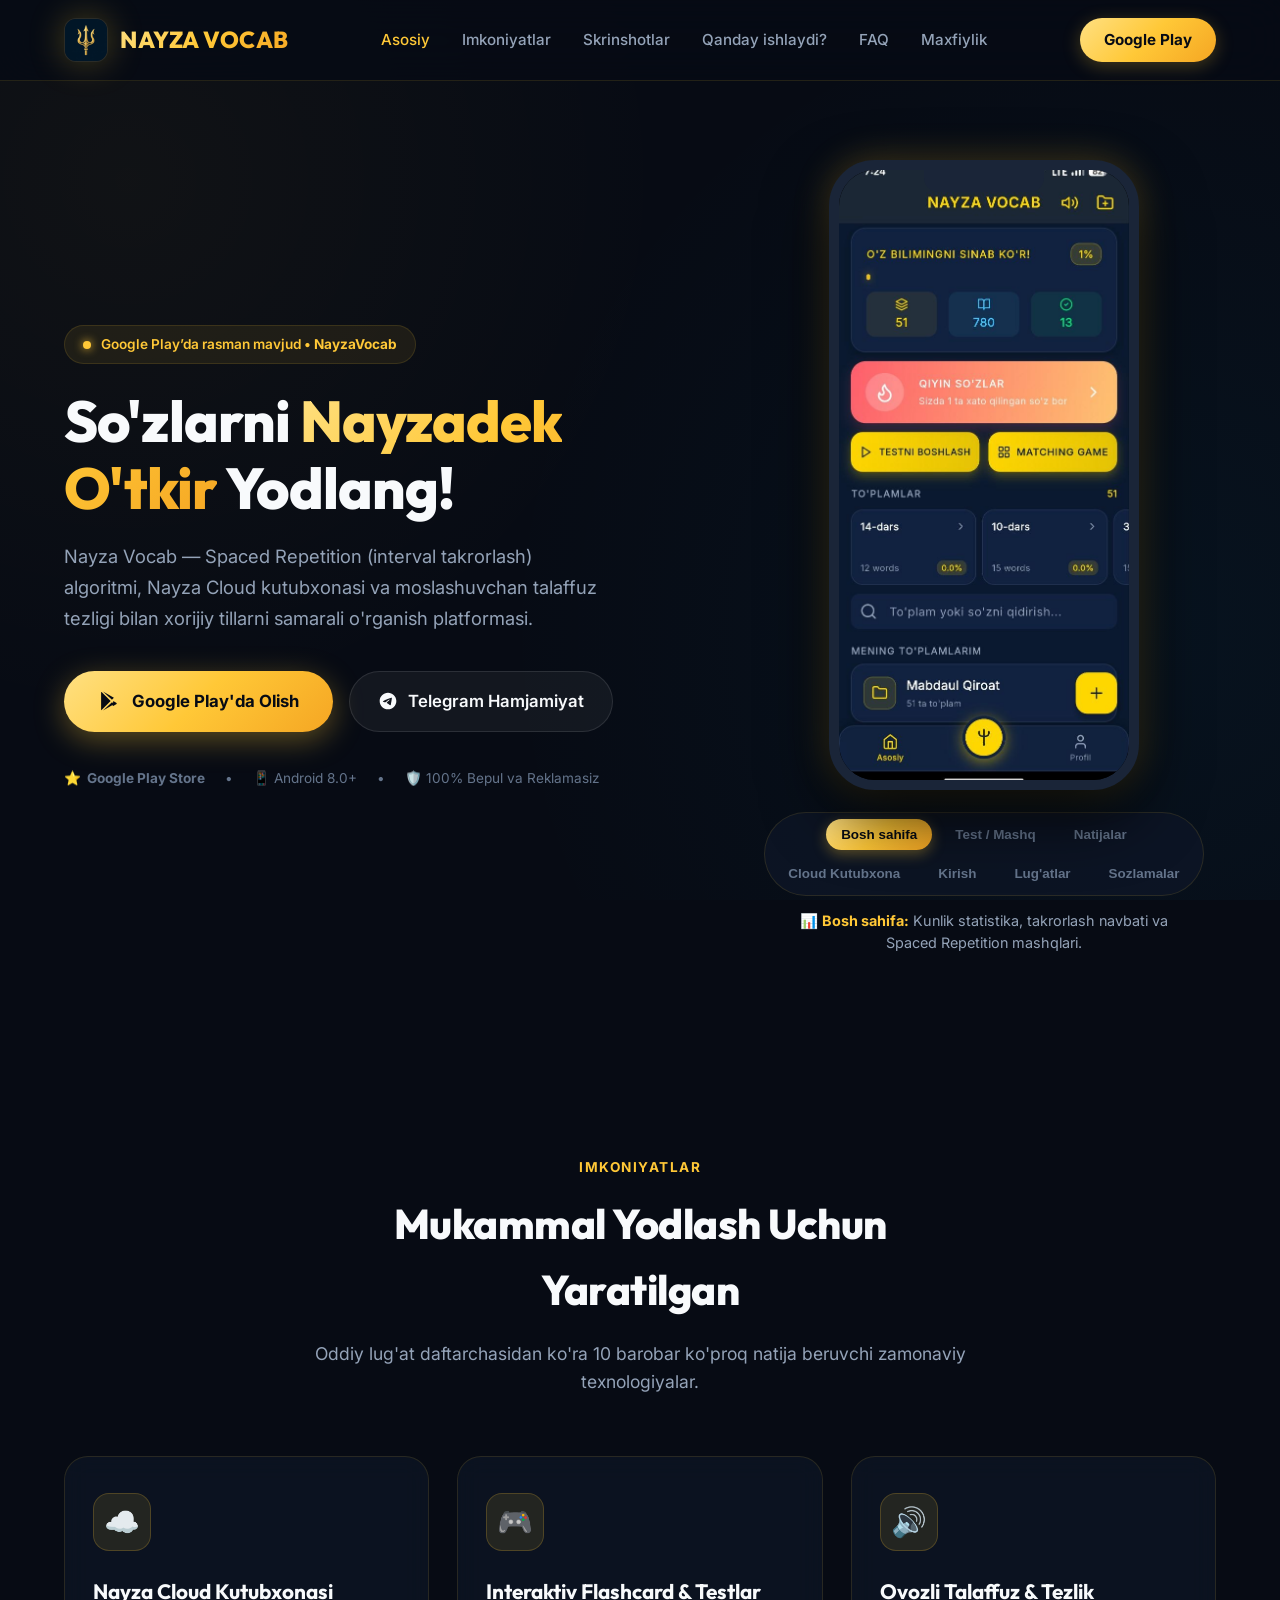
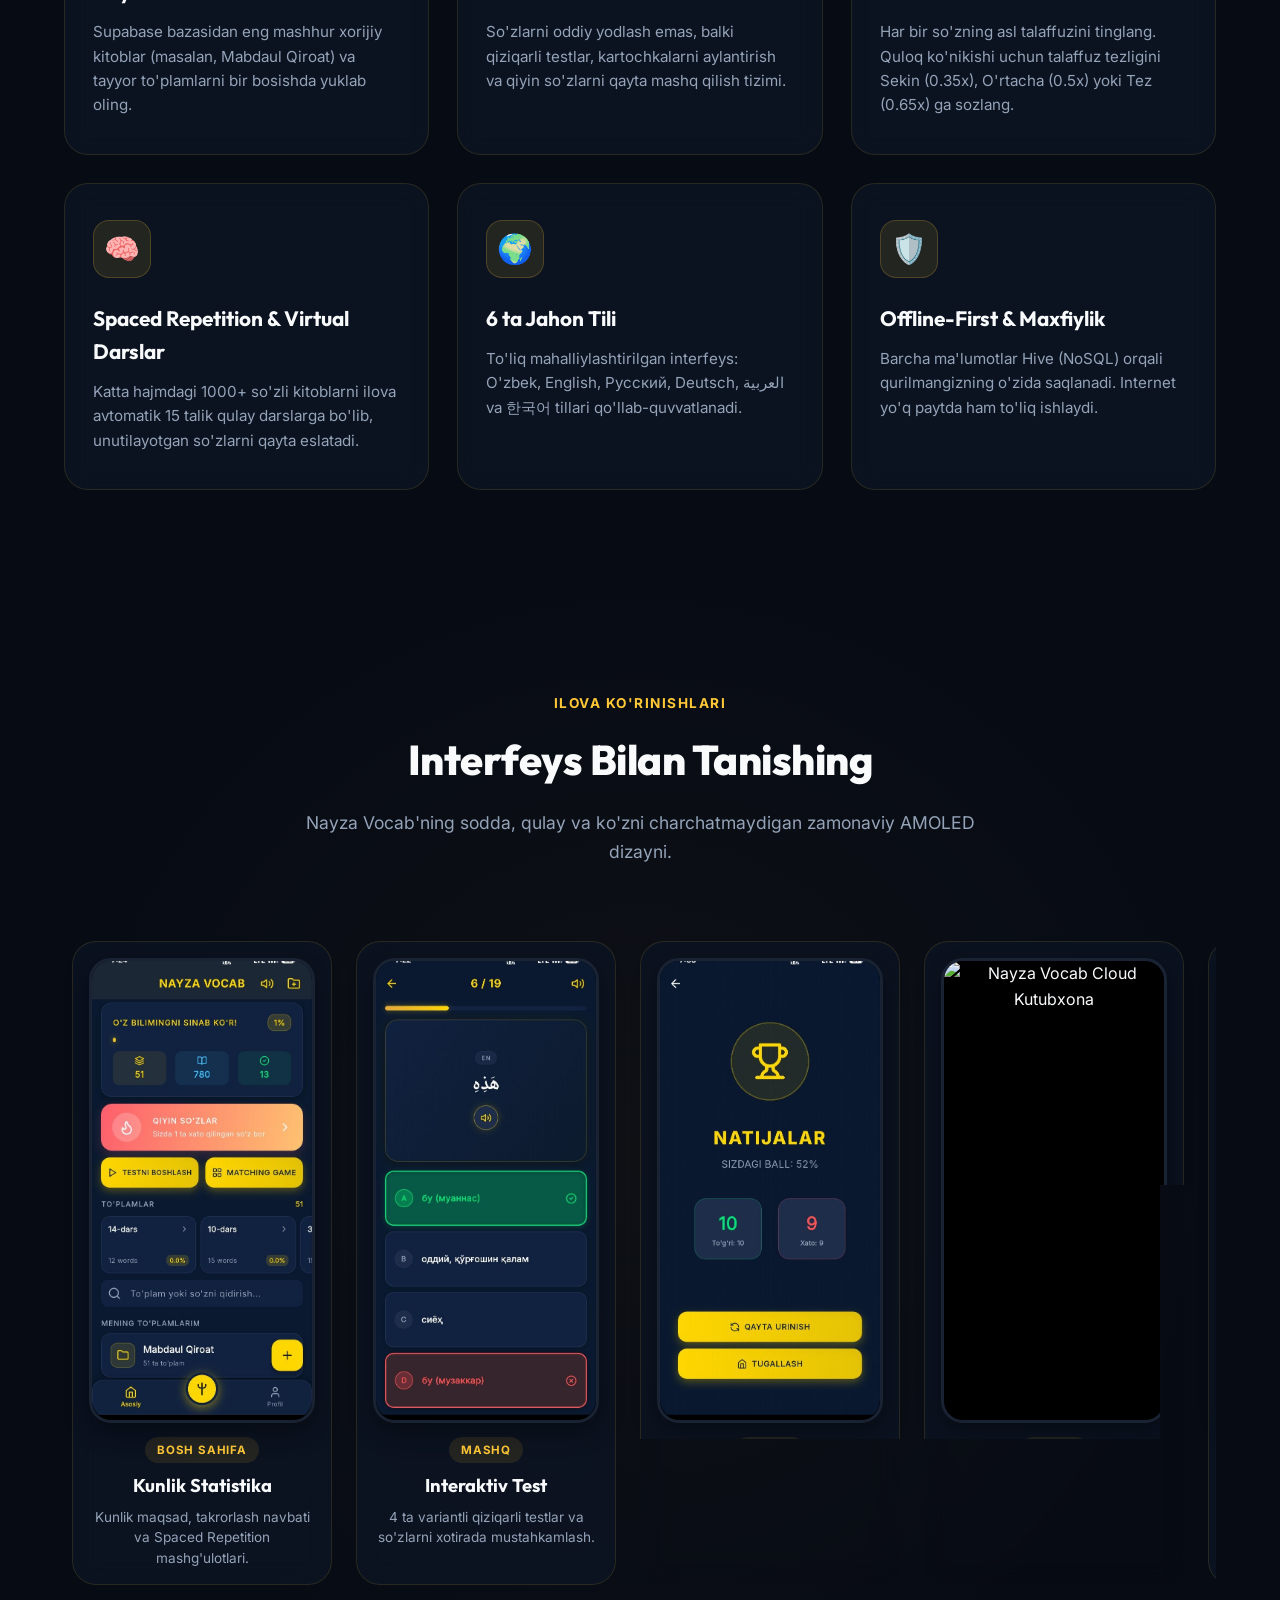
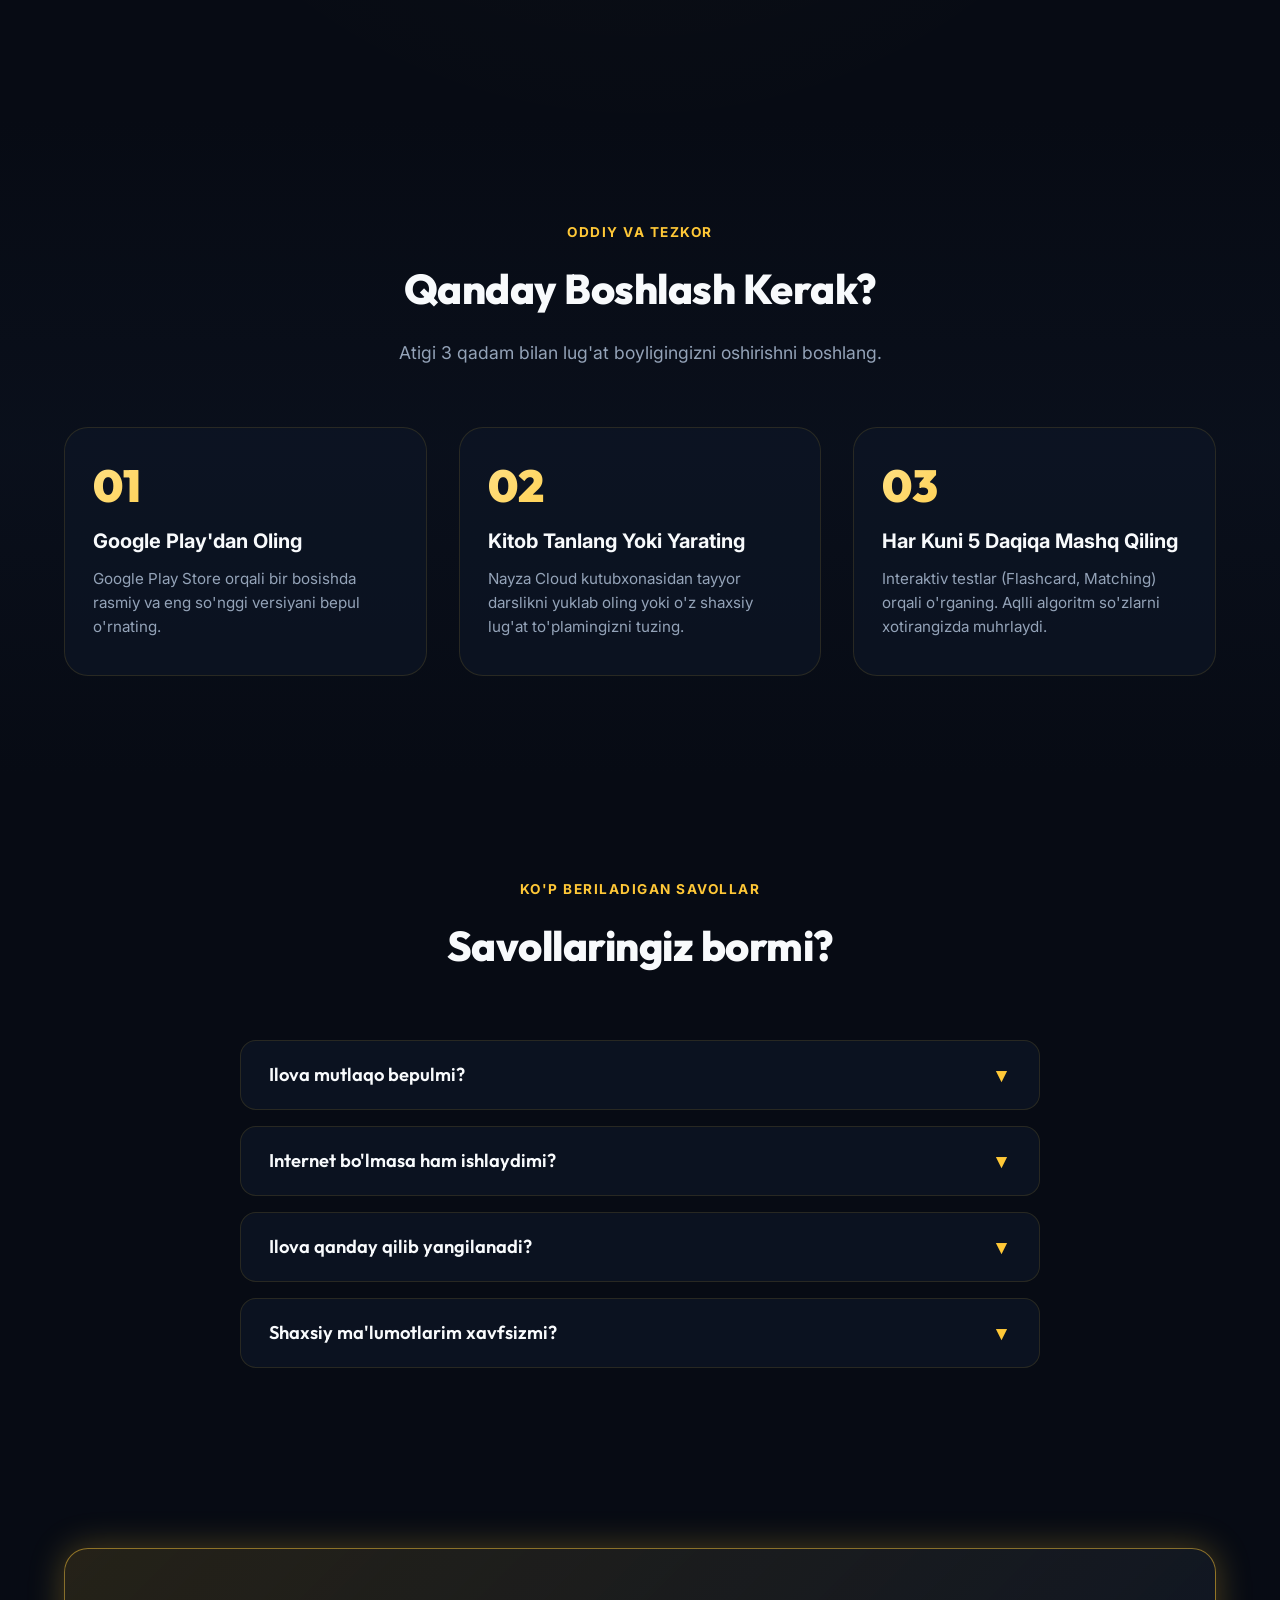
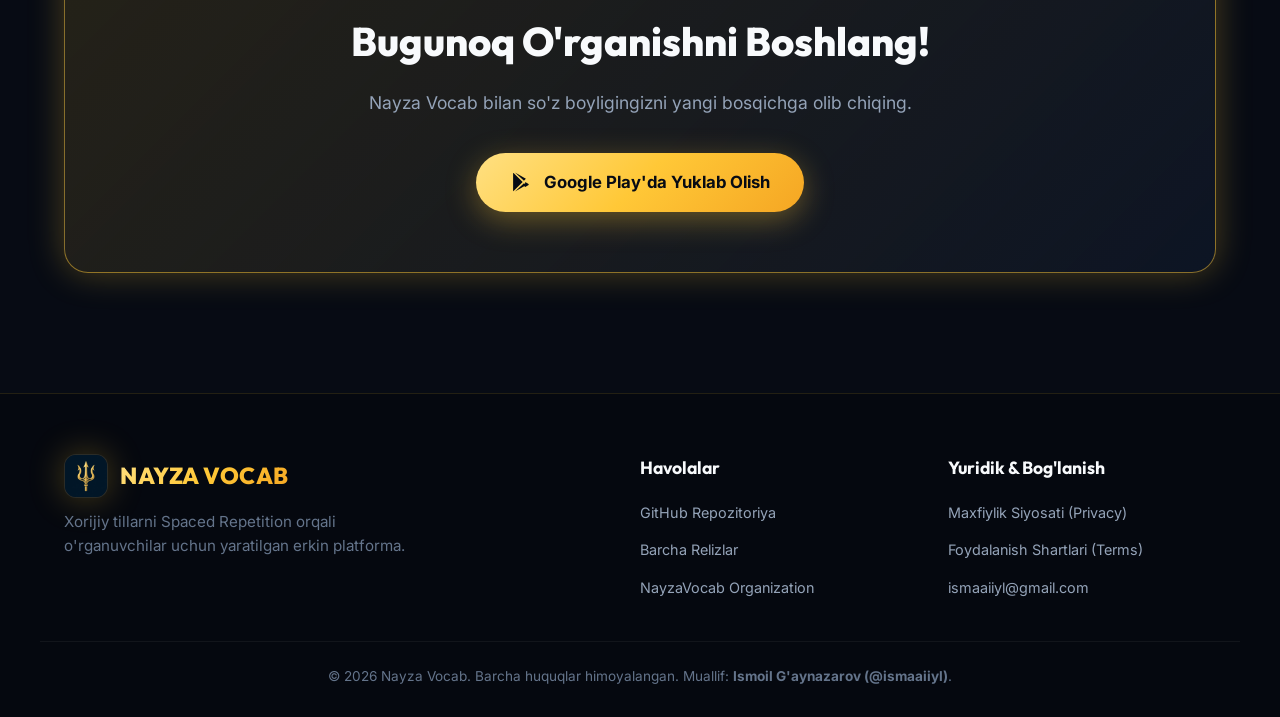
==== index.html @ a29bcd17 "play market link" ====
<!DOCTYPE html>
<html lang="uz">
<head>
  <meta charset="UTF-8">
  <meta name="viewport" content="width=device-width, initial-scale=1.0">
  <title>Nayza Vocab 🔱 — Spaced Repetition Lug'at & Cloud Kutubxonasi</title>
  
  <!-- SEO & Social Meta -->
  <meta name="description" content="Nayza Vocab — Spaced Repetition (interval takrorlash) va Cloud kutubxonasiga ega zamonaviy lug'at ilovasi. So'zlarni tez va unutilmas yodlang.">
  <meta name="keywords" content="nayza vocab, spaced repetition, ingliz tili, arab tili, lug'at, flutter, vocab builder, til o'rganish">
  <meta name="author" content="Ismoil G'aynazarov (@ismaaiiyl)">
  <link rel="icon" type="image/png" href="assets/logo.png">

  <!-- Open Graph / Facebook / Telegram -->
  <meta property="og:type" content="website">
  <meta property="og:url" content="https://nayzavocab.ismaaiiyl.me/">
  <meta property="og:title" content="Nayza Vocab — So'zlarni Nayzadek O'tkir Yodlang!">
  <meta property="og:description" content="Spaced Repetition, Cloud Kutubxona va In-App yangilanishlarga ega zamonaviy Android lug'at ilovasi.">
  <meta property="og:image" content="assets/logo.png">

  <!-- Canonical & Google Robots -->
  <link rel="canonical" href="https://nayzavocab.ismaaiiyl.me/">
  <meta name="robots" content="index, follow, max-snippet:-1, max-image-preview:large, max-video-preview:-1">

  <!-- Structured Data (Schema.org) for Google Search Rich Snippets -->
  <script type="application/ld+json">
  {
    "@context": "https://schema.org",
    "@type": "SoftwareApplication",
    "name": "Nayza Vocab",
    "operatingSystem": "Android 8.0+",
    "applicationCategory": "EducationalApplication",
    "offers": {
      "@type": "Offer",
      "price": "0",
      "priceCurrency": "USD"
    },
    "description": "Nayza Vocab — Spaced Repetition (interval takrorlash) algoritmi, Nayza Cloud kutubxonasi va talaffuz tezligi sozlamalari bilan xorijiy tillarni samarali o'rganish platformasi.",
    "url": "https://nayzavocab.ismaaiiyl.me/",
    "downloadUrl": "https://play.google.com/store/apps/details?id=uz.nayza.vocab",
    "softwareVersion": "1.0.4",
    "author": {
      "@type": "Person",
      "name": "Ismoil G'aynazarov",
      "url": "https://github.com/ismaaiiyl"
    }
  }
  </script>

  <!-- Google Fonts: Outfit & Inter -->
  <link rel="preconnect" href="https://fonts.googleapis.com">
  <link rel="preconnect" href="https://fonts.gstatic.com" crossorigin>
  <link href="https://fonts.googleapis.com/css2?family=Inter:wght@400;500;600;700&family=Outfit:wght@600;700;800;900&display=swap" rel="stylesheet">

  <link rel="stylesheet" href="css/style.css">
</head>
<body>

  <!-- NAVIGATION -->
  <header class="header">
    <div class="container nav-container">
      <a href="index.html" class="brand">
        <div class="brand-icon">
          <img src="assets/logo.png" alt="Nayza Vocab Logo">
        </div>
        <span class="brand-text">NAYZA VOCAB</span>
      </a>

      <nav>
        <ul class="nav-menu">
          <li><a href="#hero" class="nav-link active">Asosiy</a></li>
          <li><a href="#features" class="nav-link">Imkoniyatlar</a></li>
          <li><a href="#screens" class="nav-link">Skrinshotlar</a></li>
          <li><a href="#how-it-works" class="nav-link">Qanday ishlaydi?</a></li>
          <li><a href="#faq" class="nav-link">FAQ</a></li>
          <li><a href="privacy.html" class="nav-link">Maxfiylik</a></li>
        </ul>
      </nav>

      <a href="https://play.google.com/store/apps/details?id=uz.nayza.vocab" target="_blank" rel="noopener noreferrer" class="nav-btn">Google Play</a>
      <button class="menu-toggle" aria-label="Menyu">☰</button>
    </div>
  </header>

  <!-- HERO SECTION -->
  <section id="hero" class="hero">
    <div class="container hero-grid">
      <div class="hero-content">
        <div class="hero-badge">
          <div class="badge-pulse"></div>
          <span>Google Play’da rasman mavjud • <strong>NayzaVocab</strong></span>
        </div>

        <h1 class="hero-title">
          So'zlarni <span>Nayzadek O'tkir</span> Yodlang!
        </h1>

        <p class="hero-desc">
          Nayza Vocab — Spaced Repetition (interval takrorlash) algoritmi, 
          Nayza Cloud kutubxonasi va moslashuvchan talaffuz tezligi bilan xorijiy tillarni samarali o'rganish platformasi.
        </p>

        <div class="hero-actions" id="download">
          <a href="https://play.google.com/store/apps/details?id=uz.nayza.vocab" target="_blank" rel="noopener noreferrer" id="primary-download-btn" class="btn-primary">
            <svg width="22" height="22" viewBox="0 0 24 24" fill="currentColor">
              <path d="M3.609 1.814L13.792 12 3.61 22.186a2.03 2.03 0 0 1-.22-.916V2.73c0-.34.08-.654.22-.916zM15.207 13.414l2.122 2.121-11.854 6.774 9.732-8.895zm0-2.828L5.475 1.691 17.33 8.465l-2.122 2.121zm1.414 1.414l3.197 1.827c.883.504.883 1.328 0 1.832l-3.197 1.827-2.121-2.121 2.121-2.121z"/>
            </svg>
            <span>Google Play'da Olish</span>
          </a>

          <a href="https://t.me/nayza_vocab" target="_blank" rel="noopener noreferrer" class="btn-secondary">
            <svg width="20" height="20" viewBox="0 0 24 24" fill="currentColor">
              <path d="M12 2C6.48 2 2 6.48 2 12s4.48 10 10 10 10-4.48 10-10S17.52 2 12 2zm4.64 6.8c-.15 1.58-.8 5.42-1.13 7.19-.14.75-.42 1-.68 1.03-.58.05-1.02-.38-1.58-.75-.88-.58-1.38-.94-2.23-1.5-.99-.65-.35-1.01.22-1.59.15-.15 2.71-2.48 2.76-2.69a.2.2 0 0 0-.05-.18c-.06-.05-.14-.03-.21-.02-.09.02-1.49.95-4.22 2.79-.4.27-.76.41-1.08.4-.36-.01-1.04-.2-1.55-.37-.63-.2-1.12-.31-1.08-.66.02-.18.27-.36.74-.55 2.92-1.27 4.86-2.11 5.83-2.52 2.78-1.16 3.35-1.36 3.73-1.36.08 0 .27.02.39.12.1.08.13.19.14.27-.01.06.01.24 0 .38z"/>
            </svg>
            <span>Telegram Hamjamiyat</span>
          </a>
        </div>

        <div class="release-meta">
          <span>⭐ <strong>Google Play Store</strong></span>
          <span>•</span>
          <span>📱 Android 8.0+</span>
          <span>•</span>
          <span>🛡️ 100% Bepul va Reklamasiz</span>
        </div>
      </div>

      <!-- INTERACTIVE PHONE MOCKUP -->
      <div class="hero-visual">
        <div class="mockup-container">
          <div class="mockup-notch"></div>
          <img id="mockup-screen-img" class="mockup-screen" src="assets/screenshots/dashboard.jpg" alt="Nayza Vocab Bosh sahifa">
        </div>

        <div class="mockup-tabs">
          <button class="mockup-tab-btn active" data-screen="dashboard">Bosh sahifa</button>
          <button class="mockup-tab-btn" data-screen="test-screen">Test / Mashq</button>
          <button class="mockup-tab-btn" data-screen="test-result">Natijalar</button>
          <button class="mockup-tab-btn" data-screen="cloud-library">Cloud Kutubxona</button>
          <button class="mockup-tab-btn" data-screen="intro">Kirish</button>
          <button class="mockup-tab-btn" data-screen="library">Lug'atlar</button>
          <button class="mockup-tab-btn" data-screen="settings">Sozlamalar</button>
        </div>
        <p id="mockup-screen-desc" class="mockup-caption">
          📊 <strong>Bosh sahifa:</strong> Kunlik statistika, takrorlash navbati va Spaced Repetition mashqlari.
        </p>
      </div>
    </div>
  </section>

  <!-- FEATURES SECTION -->
  <section id="features" class="features">
    <div class="container">
      <div class="section-header">
        <span class="section-tag">Imkoniyatlar</span>
        <h2 class="section-title">Mukammal Yodlash Uchun Yaratilgan</h2>
        <p class="section-desc">Oddiy lug'at daftarchasidan ko'ra 10 barobar ko'proq natija beruvchi zamonaviy texnologiyalar.</p>
      </div>

      <div class="features-grid">
        <div class="feature-card">
          <div class="feature-icon">☁️</div>
          <h3 class="feature-title">Nayza Cloud Kutubxonasi</h3>
          <p class="feature-desc">Supabase bazasidan eng mashhur xorijiy kitoblar (masalan, Mabdaul Qiroat) va tayyor to'plamlarni bir bosishda yuklab oling.</p>
        </div>

        <div class="feature-card">
          <div class="feature-icon">🎮</div>
          <h3 class="feature-title">Interaktiv Flashcard & Testlar</h3>
          <p class="feature-desc">So'zlarni oddiy yodlash emas, balki qiziqarli testlar, kartochkalarni aylantirish va qiyin so'zlarni qayta mashq qilish tizimi.</p>
        </div>

        <div class="feature-card">
          <div class="feature-icon">🔊</div>
          <h3 class="feature-title">Ovozli Talaffuz & Tezlik</h3>
          <p class="feature-desc">Har bir so'zning asl talaffuzini tinglang. Quloq ko'nikishi uchun talaffuz tezligini Sekin (0.35x), O'rtacha (0.5x) yoki Tez (0.65x) ga sozlang.</p>
        </div>

        <div class="feature-card">
          <div class="feature-icon">🧠</div>
          <h3 class="feature-title">Spaced Repetition & Virtual Darslar</h3>
          <p class="feature-desc">Katta hajmdagi 1000+ so'zli kitoblarni ilova avtomatik 15 talik qulay darslarga bo'lib, unutilayotgan so'zlarni qayta eslatadi.</p>
        </div>

        <div class="feature-card">
          <div class="feature-icon">🌍</div>
          <h3 class="feature-title">6 ta Jahon Tili</h3>
          <p class="feature-desc">To'liq mahalliylashtirilgan interfeys: O'zbek, English, Русский, Deutsch, العربية va 한국어 tillari qo'llab-quvvatlanadi.</p>
        </div>

        <div class="feature-card">
          <div class="feature-icon">🛡️</div>
          <h3 class="feature-title">Offline-First & Maxfiylik</h3>
          <p class="feature-desc">Barcha ma'lumotlar Hive (NoSQL) orqali qurilmangizning o'zida saqlanadi. Internet yo'q paytda ham to'liq ishlaydi.</p>
        </div>
      </div>
    </div>
  </section>

  <!-- SCREENSHOTS SHOWCASE SECTION -->
  <section id="screens" class="screens-section">
    <div class="container">
      <div class="section-header">
        <span class="section-tag">Ilova Ko'rinishlari</span>
        <h2 class="section-title">Interfeys Bilan Tanishing</h2>
        <p class="section-desc">Nayza Vocab'ning sodda, qulay va ko'zni charchatmaydigan zamonaviy AMOLED dizayni.</p>
      </div>

      <div class="screens-slider-container">
        <div class="screens-slider">
          <!-- Card 1: Bosh sahifa -->
          <div class="screen-card">
            <div class="screen-card-frame">
              <img src="assets/screenshots/dashboard.jpg" alt="Nayza Vocab Bosh sahifa" loading="lazy">
            </div>
            <span class="screen-card-badge">Bosh sahifa</span>
            <h4 class="screen-card-title">Kunlik Statistika</h4>
            <p class="screen-card-desc">Kunlik maqsad, takrorlash navbati va Spaced Repetition mashg'ulotlari.</p>
          </div>

          <!-- Card 2: Test va Mashq -->
          <div class="screen-card">
            <div class="screen-card-frame">
              <img src="assets/screenshots/test-screen.jpg" alt="Nayza Vocab Test va Mashq" loading="lazy">
            </div>
            <span class="screen-card-badge">Mashq</span>
            <h4 class="screen-card-title">Interaktiv Test</h4>
            <p class="screen-card-desc">4 ta variantli qiziqarli testlar va so'zlarni xotirada mustahkamlash.</p>
          </div>

          <!-- Card 3: Natijalar -->
          <div class="screen-card">
            <div class="screen-card-frame">
              <img src="assets/screenshots/test-result.jpg" alt="Nayza Vocab Test Natijalari" loading="lazy">
            </div>
            <span class="screen-card-badge">Tahlil</span>
            <h4 class="screen-card-title">Natijalar & Ballar</h4>
            <p class="screen-card-desc">To'g'ri/noto'g'ri javoblar hisoboti va xatolar ustida ishlash imkoniyati.</p>
          </div>

          <!-- Card 4: Nayza Cloud Kutubxonasi -->
          <div class="screen-card">
            <div class="screen-card-frame">
              <img src="assets/screenshots/cloud-library.png" alt="Nayza Vocab Cloud Kutubxona" loading="lazy">
            </div>
            <span class="screen-card-badge">Cloud</span>
            <h4 class="screen-card-title">Online Kutubxona</h4>
            <p class="screen-card-desc">Minglab tayyor darsliklar va mashhur kitoblarni bir zumda yuklab oling.</p>
          </div>

          <!-- Card 5: Shaxsiy Lug'atlar -->
          <div class="screen-card">
            <div class="screen-card-frame">
              <img src="assets/screenshots/library.png" alt="Nayza Vocab Lug'atlar to'plami" loading="lazy">
            </div>
            <span class="screen-card-badge">To'plamlar</span>
            <h4 class="screen-card-title">Shaxsiy Lug'atlar</h4>
            <p class="screen-card-desc">O'z so'zlar to'plamingizni yarating va xotira darajalarini kuzatib boring.</p>
          </div>

          <!-- Card 6: Kirish -->
          <div class="screen-card">
            <div class="screen-card-frame">
              <img src="assets/screenshots/intro.jpg" alt="Nayza Vocab Kirish sahifasi" loading="lazy">
            </div>
            <span class="screen-card-badge">Kirish</span>
            <h4 class="screen-card-title">Nayzadek O'tkir</h4>
            <p class="screen-card-desc">Tizimga kirish talab etilmaydi — ilovani oching va darhol o'rganishni boshlang.</p>
          </div>

          <!-- Card 7: Sozlamalar -->
          <div class="screen-card">
            <div class="screen-card-frame">
              <img src="assets/screenshots/settings.png" alt="Nayza Vocab Sozlamalar" loading="lazy">
            </div>
            <span class="screen-card-badge">Sozlamalar</span>
            <h4 class="screen-card-title">Talaffuz & 6 Til</h4>
            <p class="screen-card-desc">Audio tezlikni 0.35x-0.65x oralig'ida sozlang va 6 ta tilda foydalaning.</p>
          </div>
        </div>
      </div>
    </div>
  </section>

  <!-- HOW IT WORKS -->
  <section id="how-it-works" class="steps">
    <div class="container">
      <div class="section-header">
        <span class="section-tag">Oddiy va Tezkor</span>
        <h2 class="section-title">Qanday Boshlash Kerak?</h2>
        <p class="section-desc">Atigi 3 qadam bilan lug'at boyligingizni oshirishni boshlang.</p>
      </div>

      <div class="steps-grid">
        <div class="step-card">
          <div class="step-number">01</div>
          <h3 class="step-title">Google Play'dan Oling</h3>
          <p class="step-desc">Google Play Store orqali bir bosishda rasmiy va eng so'nggi versiyani bepul o'rnating.</p>
        </div>

        <div class="step-card">
          <div class="step-number">02</div>
          <h3 class="step-title">Kitob Tanlang Yoki Yarating</h3>
          <p class="step-desc">Nayza Cloud kutubxonasidan tayyor darslikni yuklab oling yoki o'z shaxsiy lug'at to'plamingizni tuzing.</p>
        </div>

        <div class="step-card">
          <div class="step-number">03</div>
          <h3 class="step-title">Har Kuni 5 Daqiqa Mashq Qiling</h3>
          <p class="step-desc">Interaktiv testlar (Flashcard, Matching) orqali o'rganing. Aqlli algoritm so'zlarni xotirangizda muhrlaydi.</p>
        </div>
      </div>
    </div>
  </section>

  <!-- FAQ SECTION -->
  <section id="faq" class="faq">
    <div class="container">
      <div class="section-header">
        <span class="section-tag">Ko'p Beriladigan Savollar</span>
        <h2 class="section-title">Savollaringiz bormi?</h2>
      </div>

      <div class="faq-list">
        <div class="faq-item">
          <button class="faq-question">
            <span>Ilova mutlaqo bepulmi?</span>
            <span class="faq-chevron">▼</span>
          </button>
          <div class="faq-answer">
            Ha! Nayza Vocab mutlaqo bepul va ochiq kodli loyiha (MIT License) hisoblanadi. Hech qanday yashirin to'lovlar yoki bezovta qiluvchi reklamalar mavjud emas.
          </div>
        </div>

        <div class="faq-item">
          <button class="faq-question">
            <span>Internet bo'lmasa ham ishlaydimi?</span>
            <span class="faq-chevron">▼</span>
          </button>
          <div class="faq-answer">
            Albatta. Ilova Offline-First tamoyili asosida qurilgan. Bir marta kitobni yuklab olganingizdan so'ng, so'zlarni yodlash va test topshirish uchun internet shart emas.
          </div>
        </div>

        <div class="faq-item">
          <button class="faq-question">
            <span>Ilova qanday qilib yangilanadi?</span>
            <span class="faq-chevron">▼</span>
          </button>
          <div class="faq-answer">
            Ilova Google Play Store orqali avtomatik va xavfsiz yangilanadi. Har qanday yangi versiya chiqqanda Play Store orqali qulay va tez yangilab olasiz.
          </div>
        </div>

        <div class="faq-item">
          <button class="faq-question">
            <span>Shaxsiy ma'lumotlarim xavfsizmi?</span>
            <span class="faq-chevron">▼</span>
          </button>
          <div class="faq-answer">
            100% xavfsiz. Barcha so'zlaringiz va statistikalaringiz faqat o'z telefoningiz xotirasida (Hive NoSQL) saqlanadi va begona serverlarga uzatilmaydi.
          </div>
        </div>
      </div>
    </div>
  </section>

  <!-- CTA BANNER -->
  <section class="cta-banner">
    <div class="container">
      <div class="cta-box">
        <h2 class="cta-title">Bugunoq O'rganishni Boshlang!</h2>
        <p class="cta-desc">Nayza Vocab bilan so'z boyligingizni yangi bosqichga olib chiqing.</p>
        <a href="https://play.google.com/store/apps/details?id=uz.nayza.vocab" target="_blank" rel="noopener noreferrer" id="cta-download-btn" class="btn-primary">
          <svg width="22" height="22" viewBox="0 0 24 24" fill="currentColor">
            <path d="M3.609 1.814L13.792 12 3.61 22.186a2.03 2.03 0 0 1-.22-.916V2.73c0-.34.08-.654.22-.916zM15.207 13.414l2.122 2.121-11.854 6.774 9.732-8.895zm0-2.828L5.475 1.691 17.33 8.465l-2.122 2.121zm1.414 1.414l3.197 1.827c.883.504.883 1.328 0 1.832l-3.197 1.827-2.121-2.121 2.121-2.121z"/>
          </svg>
          <span>Google Play'da Yuklab Olish</span>
        </a>
      </div>
    </div>
  </section>

  <!-- FOOTER -->
  <footer class="footer">
    <div class="container footer-grid">
      <div class="footer-col">
        <div class="brand">
          <div class="brand-icon">
            <img src="assets/logo.png" alt="Nayza Vocab Logo">
          </div>
          <span class="brand-text">NAYZA VOCAB</span>
        </div>
        <p class="footer-brand-desc">
          Xorijiy tillarni Spaced Repetition orqali o'rganuvchilar uchun yaratilgan erkin platforma.
        </p>
      </div>

      <div class="footer-col">
        <h4 class="footer-col-title">Havolalar</h4>
        <ul class="footer-links">
          <li><a href="https://github.com/NayzaVocab/android" target="_blank" rel="noopener">GitHub Repozitoriya</a></li>
          <li><a href="https://github.com/NayzaVocab/android/releases" target="_blank" rel="noopener">Barcha Relizlar</a></li>
          <li><a href="https://github.com/NayzaVocab" target="_blank" rel="noopener">NayzaVocab Organization</a></li>
        </ul>
      </div>

      <div class="footer-col">
        <h4 class="footer-col-title">Yuridik & Bog'lanish</h4>
        <ul class="footer-links">
          <li><a href="privacy.html">Maxfiylik Siyosati (Privacy)</a></li>
          <li><a href="terms.html">Foydalanish Shartlari (Terms)</a></li>
          <li><a href="mailto:ismaaiiyl@gmail.com">ismaaiiyl@gmail.com</a></li>
        </ul>
      </div>
    </div>

    <div class="container footer-bottom">
      <p>© <span id="current-year">2026</span> Nayza Vocab. Barcha huquqlar himoyalangan. Muallif: <strong>Ismoil G'aynazarov (@ismaaiiyl)</strong>.</p>
    </div>
  </footer>

  <script src="js/app.js"></script>
</body>
</html>
---- css/style.css ----
/* ==========================================================================
   NAYZA VOCAB — ULTRA-PREMIUM DESIGN SYSTEM
   Palette: Deep Navy (#070B14) + Electric Gold (#FFC837 / #F5A623) + Glassmorphism
   Fonts: Outfit (Headings) & Inter (Body)
   ========================================================================== */

:root {
  --bg-main: #070B14;
  --bg-surface: #0E1626;
  --bg-card: rgba(14, 22, 38, 0.7);
  --bg-card-hover: rgba(22, 34, 58, 0.85);
  
  --border-subtle: rgba(255, 200, 55, 0.12);
  --border-focus: rgba(255, 200, 55, 0.5);

  --gold-primary: #FFC837;
  --gold-secondary: #F5A623;
  --gold-gradient: linear-gradient(135deg, #FFE082 0%, #FFC837 50%, #F5A623 100%);
  --gold-glow: 0 0 35px rgba(255, 200, 55, 0.28);
  --blue-glow: 0 0 45px rgba(56, 189, 248, 0.12);

  --text-main: #F8FAFC;
  --text-muted: #94A3B8;
  --text-dim: #64748B;

  --font-heading: 'Outfit', sans-serif;
  --font-body: 'Inter', sans-serif;

  --radius-sm: 8px;
  --radius-md: 16px;
  --radius-lg: 24px;
  --radius-pill: 9999px;

  --transition: all 0.3s cubic-bezier(0.16, 1, 0.3, 1);
}

*, *::before, *::after {
  margin: 0;
  padding: 0;
  box-sizing: border-box;
}

html {
  scroll-behavior: smooth;
  font-size: 16px;
}

body {
  font-family: var(--font-body);
  background-color: var(--bg-main);
  color: var(--text-main);
  line-height: 1.6;
  overflow-x: hidden;
  background-image: 
    radial-gradient(circle at 10% 20%, rgba(255, 200, 55, 0.04) 0%, transparent 40%),
    radial-gradient(circle at 90% 70%, rgba(14, 165, 233, 0.05) 0%, transparent 50%);
  background-attachment: fixed;
}

.container {
  width: 100%;
  max-width: 1200px;
  margin: 0 auto;
  padding: 0 24px;
}

/* ================= HEADER / NAVBAR ================= */
.header {
  position: fixed;
  top: 0;
  left: 0;
  width: 100%;
  z-index: 1000;
  background: rgba(7, 11, 20, 0.85);
  backdrop-filter: blur(20px);
  border-bottom: 1px solid var(--border-subtle);
  transition: var(--transition);
}

.nav-container {
  display: flex;
  align-items: center;
  justify-content: space-between;
  height: 80px;
}

.brand {
  display: flex;
  align-items: center;
  gap: 12px;
  text-decoration: none;
  color: var(--text-main);
}

.brand-icon {
  width: 44px;
  height: 44px;
  border-radius: 12px;
  background: var(--bg-surface);
  border: 1px solid var(--border-subtle);
  display: flex;
  align-items: center;
  justify-content: center;
  box-shadow: var(--gold-glow);
  overflow: hidden;
}

.brand-icon img {
  width: 100%;
  height: 100%;
  object-fit: cover;
}

.brand-text {
  font-family: var(--font-heading);
  font-weight: 800;
  font-size: 1.45rem;
  letter-spacing: 0.5px;
  background: var(--gold-gradient);
  -webkit-background-clip: text;
  -webkit-text-fill-color: transparent;
}

.nav-menu {
  display: flex;
  align-items: center;
  list-style: none;
  gap: 32px;
}

.nav-link {
  text-decoration: none;
  color: var(--text-muted);
  font-size: 0.95rem;
  font-weight: 500;
  transition: var(--transition);
}

.nav-link:hover, .nav-link.active {
  color: var(--gold-primary);
}

.nav-btn {
  display: inline-flex;
  align-items: center;
  gap: 8px;
  background: var(--gold-gradient);
  color: #070B14;
  padding: 10px 24px;
  border-radius: var(--radius-pill);
  font-weight: 700;
  font-size: 0.95rem;
  text-decoration: none;
  transition: var(--transition);
  box-shadow: 0 4px 18px rgba(255, 200, 55, 0.25);
}

.nav-btn:hover {
  transform: translateY(-2px);
  box-shadow: 0 8px 24px rgba(255, 200, 55, 0.45);
}

.menu-toggle {
  display: none;
  background: none;
  border: none;
  color: var(--text-main);
  font-size: 1.6rem;
  cursor: pointer;
}

/* ================= HERO SECTION ================= */
.hero {
  padding: 160px 0 100px;
  position: relative;
}

.hero-grid {
  display: grid;
  grid-template-columns: 1.15fr 0.85fr;
  align-items: center;
  gap: 60px;
}

.hero-badge {
  display: inline-flex;
  align-items: center;
  gap: 10px;
  background: rgba(255, 200, 55, 0.08);
  border: 1px solid var(--border-subtle);
  padding: 8px 18px;
  border-radius: var(--radius-pill);
  font-size: 0.85rem;
  font-weight: 600;
  color: var(--gold-primary);
  margin-bottom: 24px;
}

.badge-pulse {
  width: 8px;
  height: 8px;
  background: var(--gold-primary);
  border-radius: 50%;
  box-shadow: 0 0 10px var(--gold-primary);
  animation: pulse 2s infinite;
}

@keyframes pulse {
  0% { transform: scale(0.95); opacity: 0.8; }
  50% { transform: scale(1.3); opacity: 1; }
  100% { transform: scale(0.95); opacity: 0.8; }
}

.hero-title {
  font-family: var(--font-heading);
  font-size: 3.6rem;
  line-height: 1.15;
  font-weight: 800;
  margin-bottom: 20px;
  letter-spacing: -1px;
}

.hero-title span {
  background: var(--gold-gradient);
  -webkit-background-clip: text;
  -webkit-text-fill-color: transparent;
}

.hero-desc {
  font-size: 1.15rem;
  color: var(--text-muted);
  margin-bottom: 36px;
  max-width: 540px;
  line-height: 1.7;
}

.hero-actions {
  display: flex;
  flex-wrap: wrap;
  gap: 16px;
  margin-bottom: 36px;
}

.btn-primary {
  display: inline-flex;
  align-items: center;
  gap: 12px;
  background: var(--gold-gradient);
  color: #070B14;
  padding: 16px 34px;
  border-radius: var(--radius-pill);
  font-weight: 700;
  font-size: 1.05rem;
  text-decoration: none;
  transition: var(--transition);
  box-shadow: 0 8px 30px rgba(255, 200, 55, 0.35);
  border: none;
  cursor: pointer;
}

.btn-primary:hover {
  transform: translateY(-3px) scale(1.02);
  box-shadow: 0 12px 38px rgba(255, 200, 55, 0.55);
}

.btn-secondary {
  display: inline-flex;
  align-items: center;
  gap: 10px;
  background: rgba(255, 255, 255, 0.05);
  color: var(--text-main);
  padding: 16px 28px;
  border-radius: var(--radius-pill);
  font-weight: 600;
  font-size: 1.05rem;
  text-decoration: none;
  border: 1px solid rgba(255, 255, 255, 0.1);
  transition: var(--transition);
}

.btn-secondary:hover {
  background: rgba(255, 255, 255, 0.1);
  border-color: var(--gold-primary);
  transform: translateY(-3px);
}

.release-meta {
  display: flex;
  align-items: center;
  gap: 20px;
  font-size: 0.85rem;
  color: var(--text-dim);
}

.release-meta span {
  display: inline-flex;
  align-items: center;
  gap: 6px;
}

/* Phone Mockup Frame */
.hero-visual {
  position: relative;
  display: flex;
  flex-direction: column;
  align-items: center;
}

.mockup-container {
  position: relative;
  width: 310px;
  height: 630px;
  background: #000;
  border-radius: 46px;
  border: 10px solid #1A2538;
  box-shadow: 0 25px 65px rgba(0, 0, 0, 0.8), var(--gold-glow);
  overflow: hidden;
  transition: var(--transition);
}

.mockup-notch {
  position: absolute;
  top: 0;
  left: 50%;
  transform: translateX(-50%);
  width: 120px;
  height: 22px;
  background: #1A2538;
  border-bottom-left-radius: 14px;
  border-bottom-right-radius: 14px;
  z-index: 10;
}

.mockup-screen {
  width: 100%;
  height: 100%;
  object-fit: cover;
  display: block;
  transition: opacity 0.3s ease;
}

.mockup-tabs {
  display: flex;
  flex-wrap: wrap;
  justify-content: center;
  gap: 8px;
  margin-top: 22px;
  background: rgba(14, 22, 38, 0.85);
  padding: 6px;
  border-radius: var(--radius-pill);
  border: 1px solid var(--border-subtle);
  max-width: 440px;
}

.mockup-tab-btn {
  background: none;
  border: none;
  color: var(--text-dim);
  padding: 8px 15px;
  border-radius: var(--radius-pill);
  font-size: 0.84rem;
  font-weight: 600;
  cursor: pointer;
  transition: var(--transition);
  white-space: nowrap;
}

.mockup-tab-btn:hover {
  color: var(--text-main);
}

.mockup-tab-btn.active {
  background: var(--gold-gradient);
  color: #070B14;
  font-weight: 700;
  box-shadow: 0 4px 14px rgba(255, 200, 55, 0.35);
}

.mockup-caption {
  margin-top: 14px;
  font-size: 0.9rem;
  color: var(--text-muted);
  text-align: center;
  max-width: 380px;
  line-height: 1.5;
  min-height: 44px;
  transition: opacity 0.25s ease;
}

.mockup-caption strong {
  color: var(--gold-primary);
}

/* ================= SECTION HEADINGS ================= */
.section-header {
  text-align: center;
  max-width: 680px;
  margin: 0 auto 60px;
}

.section-tag {
  display: inline-block;
  font-size: 0.85rem;
  font-weight: 700;
  text-transform: uppercase;
  letter-spacing: 1.5px;
  color: var(--gold-primary);
  margin-bottom: 12px;
}

.section-title {
  font-family: var(--font-heading);
  font-size: 2.6rem;
  font-weight: 800;
  letter-spacing: -0.5px;
  margin-bottom: 16px;
}

.section-desc {
  font-size: 1.1rem;
  color: var(--text-muted);
}

/* ================= FEATURES SECTION ================= */
.features {
  padding: 100px 0;
  position: relative;
}

.features-grid {
  display: grid;
  grid-template-columns: repeat(3, 1fr);
  gap: 28px;
}

.feature-card {
  background: var(--bg-card);
  border: 1px solid var(--border-subtle);
  border-radius: var(--radius-lg);
  padding: 36px 28px;
  backdrop-filter: blur(12px);
  transition: var(--transition);
  position: relative;
  overflow: hidden;
}

.feature-card::before {
  content: '';
  position: absolute;
  top: 0;
  left: 0;
  width: 100%;
  height: 3px;
  background: var(--gold-gradient);
  opacity: 0;
  transition: var(--transition);
}

.feature-card:hover {
  transform: translateY(-6px);
  border-color: var(--border-focus);
  background: var(--bg-card-hover);
  box-shadow: 0 16px 40px rgba(0, 0, 0, 0.4);
}

.feature-card:hover::before {
  opacity: 1;
}

.feature-icon {
  width: 58px;
  height: 58px;
  border-radius: var(--radius-md);
  background: rgba(255, 200, 55, 0.1);
  border: 1px solid rgba(255, 200, 55, 0.2);
  display: flex;
  align-items: center;
  justify-content: center;
  font-size: 1.8rem;
  margin-bottom: 24px;
  color: var(--gold-primary);
}

.feature-title {
  font-family: var(--font-heading);
  font-size: 1.3rem;
  font-weight: 700;
  margin-bottom: 12px;
}

.feature-desc {
  font-size: 0.95rem;
  color: var(--text-muted);
  line-height: 1.6;
}

/* ================= SCREENSHOTS SHOWCASE ================= */
.screens-section {
  padding: 100px 0;
  position: relative;
  background: radial-gradient(circle at 50% 50%, rgba(255, 200, 55, 0.03) 0%, transparent 70%);
}

.screens-slider-container {
  position: relative;
  margin-top: 20px;
}

.screens-slider {
  display: flex;
  gap: 24px;
  overflow-x: auto;
  padding: 15px 8px 35px;
  scroll-snap-type: x mandatory;
  -webkit-overflow-scrolling: touch;
  scrollbar-width: thin;
  scrollbar-color: var(--gold-primary) var(--bg-surface);
}

.screens-slider::-webkit-scrollbar {
  height: 8px;
}

.screens-slider::-webkit-scrollbar-track {
  background: var(--bg-surface);
  border-radius: var(--radius-pill);
}

.screens-slider::-webkit-scrollbar-thumb {
  background: var(--gold-gradient);
  border-radius: var(--radius-pill);
}

.screen-card {
  flex: 0 0 260px;
  scroll-snap-align: center;
  background: var(--bg-card);
  border: 1px solid var(--border-subtle);
  border-radius: var(--radius-lg);
  padding: 16px;
  text-align: center;
  transition: var(--transition);
  backdrop-filter: blur(12px);
  display: flex;
  flex-direction: column;
}

.screen-card:hover {
  transform: translateY(-8px);
  border-color: var(--border-focus);
  box-shadow: 0 20px 40px rgba(0, 0, 0, 0.5), 0 0 20px rgba(255, 200, 55, 0.15);
}

.screen-card-frame {
  position: relative;
  width: 100%;
  aspect-ratio: 9/18.5;
  border-radius: 22px;
  overflow: hidden;
  background: #000;
  border: 3px solid #1a2333;
  box-shadow: inset 0 0 10px rgba(0, 0, 0, 0.8), 0 8px 24px rgba(0, 0, 0, 0.4);
  margin-bottom: 14px;
}

.screen-card-frame img {
  width: 100%;
  height: 100%;
  object-fit: cover;
  display: block;
  transition: transform 0.4s ease;
}

.screen-card:hover .screen-card-frame img {
  transform: scale(1.04);
}

.screen-card-badge {
  display: inline-block;
  align-self: center;
  font-size: 0.72rem;
  font-weight: 700;
  text-transform: uppercase;
  letter-spacing: 0.8px;
  color: var(--gold-primary);
  background: rgba(255, 200, 55, 0.1);
  padding: 4px 12px;
  border-radius: var(--radius-pill);
  margin-bottom: 8px;
}

.screen-card-title {
  font-family: var(--font-heading);
  font-size: 1.15rem;
  font-weight: 700;
  color: var(--text-main);
  margin-bottom: 6px;
}

.screen-card-desc {
  font-size: 0.85rem;
  color: var(--text-muted);
  line-height: 1.5;
}

/* ================= HOW IT WORKS (STEPS) ================= */
.steps {
  padding: 100px 0;
  background: linear-gradient(180deg, transparent, rgba(14, 22, 38, 0.4), transparent);
}

.steps-grid {
  display: grid;
  grid-template-columns: repeat(3, 1fr);
  gap: 32px;
}

.step-card {
  background: var(--bg-card);
  border: 1px solid var(--border-subtle);
  border-radius: var(--radius-lg);
  padding: 36px 28px;
  position: relative;
}

.step-number {
  font-family: var(--font-heading);
  font-size: 2.8rem;
  font-weight: 900;
  background: var(--gold-gradient);
  -webkit-background-clip: text;
  -webkit-text-fill-color: transparent;
  line-height: 1;
  margin-bottom: 16px;
}

.step-title {
  font-size: 1.25rem;
  font-weight: 700;
  margin-bottom: 10px;
}

.step-desc {
  font-size: 0.95rem;
  color: var(--text-muted);
  line-height: 1.6;
}

/* ================= FAQ SECTION ================= */
.faq {
  padding: 100px 0;
}

.faq-list {
  max-width: 800px;
  margin: 0 auto;
  display: flex;
  flex-direction: column;
  gap: 16px;
}

.faq-item {
  background: var(--bg-card);
  border: 1px solid var(--border-subtle);
  border-radius: var(--radius-md);
  overflow: hidden;
  transition: var(--transition);
}

.faq-question {
  width: 100%;
  padding: 22px 28px;
  text-align: left;
  background: none;
  border: none;
  color: var(--text-main);
  font-family: var(--font-heading);
  font-size: 1.15rem;
  font-weight: 600;
  cursor: pointer;
  display: flex;
  justify-content: space-between;
  align-items: center;
}

.faq-chevron {
  transition: var(--transition);
  font-size: 1.2rem;
  color: var(--gold-primary);
}

.faq-item.active .faq-chevron {
  transform: rotate(180deg);
}

.faq-answer {
  max-height: 0;
  overflow: hidden;
  transition: max-height 0.3s ease;
  padding: 0 28px;
  color: var(--text-muted);
  font-size: 0.95rem;
  line-height: 1.7;
}

.faq-item.active .faq-answer {
  padding-bottom: 22px;
}

/* ================= CTA BANNER ================= */
.cta-banner {
  padding: 80px 0 120px;
}

.cta-box {
  background: linear-gradient(135deg, rgba(255, 200, 55, 0.12), rgba(14, 22, 38, 0.9));
  border: 1px solid var(--border-focus);
  border-radius: var(--radius-lg);
  padding: 60px 40px;
  text-align: center;
  box-shadow: var(--gold-glow);
}

.cta-title {
  font-family: var(--font-heading);
  font-size: 2.5rem;
  font-weight: 800;
  margin-bottom: 16px;
}

.cta-desc {
  font-size: 1.1rem;
  color: var(--text-muted);
  max-width: 600px;
  margin: 0 auto 36px;
}

/* ================= LEGAL PAGES (PRIVACY & TERMS) ================= */
.legal-page {
  padding: 130px 0 80px;
}

.legal-content {
  background: var(--bg-card);
  border: 1px solid var(--border-subtle);
  border-radius: var(--radius-lg);
  padding: 48px;
  backdrop-filter: blur(16px);
}

.legal-header-meta {
  display: flex;
  justify-content: space-between;
  align-items: center;
  flex-wrap: wrap;
  gap: 16px;
  margin-bottom: 24px;
  padding-bottom: 20px;
  border-bottom: 1px solid var(--border-subtle);
}

.legal-badge-pill {
  display: inline-block;
  background: rgba(255, 200, 55, 0.08);
  border: 1px solid rgba(255, 200, 55, 0.25);
  color: var(--gold-primary);
  font-size: 0.76rem;
  font-weight: 700;
  text-transform: uppercase;
  letter-spacing: 1.5px;
  padding: 4px 12px;
  border-radius: var(--radius-pill);
}

.legal-actions {
  display: flex;
  align-items: center;
  gap: 10px;
  flex-wrap: wrap;
}

.btn-legal-action {
  display: inline-flex;
  align-items: center;
  gap: 8px;
  background: rgba(255, 255, 255, 0.04);
  border: 1px solid var(--border-subtle);
  color: var(--text-main);
  padding: 8px 16px;
  border-radius: var(--radius-pill);
  font-size: 0.85rem;
  font-weight: 600;
  text-decoration: none;
  cursor: pointer;
  transition: var(--transition);
}

.btn-legal-action:hover {
  background: rgba(255, 200, 55, 0.1);
  border-color: var(--gold-primary);
  color: var(--gold-primary);
}

.legal-title {
  font-family: var(--font-heading);
  font-size: 2.4rem;
  font-weight: 800;
  color: var(--text-main);
  letter-spacing: -0.5px;
  margin-bottom: 8px;
}

.legal-meta-row {
  display: flex;
  flex-wrap: wrap;
  gap: 16px 24px;
  font-size: 0.88rem;
  color: var(--text-dim);
  margin-bottom: 32px;
}

.legal-meta-item strong {
  color: var(--text-muted);
}

/* Formal Legal Summary Table */
.legal-summary-box {
  background: rgba(14, 22, 38, 0.5);
  border: 1px solid var(--border-subtle);
  border-radius: var(--radius-md);
  overflow-x: auto;
  margin: 28px 0 36px;
}

.legal-summary-table {
  width: 100%;
  border-collapse: collapse;
  font-size: 0.9rem;
  text-align: left;
}

.legal-summary-table th {
  background: rgba(255, 200, 55, 0.05);
  color: var(--gold-primary);
  font-weight: 700;
  padding: 12px 18px;
  border-bottom: 1px solid var(--border-subtle);
  font-size: 0.8rem;
  text-transform: uppercase;
  letter-spacing: 0.5px;
}

.legal-summary-table td {
  padding: 12px 18px;
  border-bottom: 1px solid rgba(255, 255, 255, 0.04);
  color: var(--text-muted);
}

.legal-summary-table tr:last-child td {
  border-bottom: none;
}

.legal-status-tag {
  display: inline-block;
  font-size: 0.75rem;
  font-weight: 700;
  padding: 2px 8px;
  border-radius: 4px;
}

.legal-status-tag.yes {
  background: rgba(34, 197, 94, 0.15);
  color: #4ade80;
  border: 1px solid rgba(34, 197, 94, 0.3);
}

.legal-status-tag.no {
  background: rgba(239, 68, 68, 0.15);
  color: #f87171;
  border: 1px solid rgba(239, 68, 68, 0.3);
}

/* Table of Contents */
.legal-toc {
  background: rgba(14, 22, 38, 0.4);
  border: 1px solid var(--border-subtle);
  border-radius: var(--radius-md);
  padding: 24px 28px;
  margin-bottom: 40px;
}

.legal-toc-title {
  font-family: var(--font-heading);
  font-size: 0.95rem;
  font-weight: 700;
  color: var(--gold-primary);
  text-transform: uppercase;
  letter-spacing: 1px;
  margin-bottom: 14px;
}

.legal-toc-list {
  padding-left: 20px;
  color: var(--text-muted);
  font-size: 0.92rem;
  line-height: 2;
}

.legal-toc-list a {
  color: var(--text-muted);
  text-decoration: none;
  transition: color 0.2s;
}

.legal-toc-list a:hover {
  color: var(--gold-primary);
  text-decoration: underline;
}

/* Legal Body */
.legal-body {
  color: var(--text-muted);
}

.legal-body h2 {
  font-family: var(--font-heading);
  font-size: 1.35rem;
  font-weight: 700;
  color: var(--text-main);
  margin: 36px 0 14px;
  padding-bottom: 8px;
  border-bottom: 1px solid rgba(255, 255, 255, 0.06);
}

.legal-body h3 {
  font-size: 1.1rem;
  font-weight: 600;
  color: var(--text-main);
  margin: 20px 0 10px;
}

.legal-body p {
  color: var(--text-muted);
  margin-bottom: 16px;
  font-size: 0.98rem;
  line-height: 1.8;
}

.legal-body ul, .legal-body ol {
  padding-left: 24px;
  margin-bottom: 20px;
  line-height: 1.8;
}

.legal-body li {
  margin-bottom: 8px;
  font-size: 0.96rem;
}

.legal-quote {
  background: rgba(255, 200, 55, 0.04);
  border-left: 3px solid var(--gold-primary);
  padding: 16px 20px;
  border-radius: 0 var(--radius-sm) var(--radius-sm) 0;
  margin: 20px 0;
  font-size: 0.92rem;
  line-height: 1.7;
  color: var(--text-main);
}

.legal-table-wrap {
  overflow-x: auto;
  margin: 20px 0 24px;
  border: 1px solid var(--border-subtle);
  border-radius: var(--radius-sm);
}

.legal-data-table {
  width: 100%;
  border-collapse: collapse;
  font-size: 0.88rem;
  text-align: left;
}

.legal-data-table th {
  background: rgba(255, 255, 255, 0.03);
  color: var(--text-main);
  padding: 10px 14px;
  border-bottom: 1px solid var(--border-subtle);
  font-weight: 600;
}

.legal-data-table td {
  padding: 10px 14px;
  border-bottom: 1px solid rgba(255, 255, 255, 0.04);
  color: var(--text-muted);
}

.legal-footer-switch {
  display: flex;
  justify-content: space-between;
  align-items: center;
  flex-wrap: wrap;
  gap: 14px;
  margin-top: 48px;
  padding-top: 24px;
  border-top: 1px solid var(--border-subtle);
}

/* Print Stylesheet for Official PDF Generation */
@media print {
  body {
    background: #ffffff !important;
    color: #111827 !important;
    background-image: none !important;
    font-size: 11pt !important;
    line-height: 1.6 !important;
  }

  .header, .footer, .legal-actions, .legal-footer-switch, .menu-toggle {
    display: none !important;
  }

  .legal-page {
    padding: 0 !important;
  }

  .legal-content {
    background: none !important;
    border: none !important;
    padding: 0 !important;
    backdrop-filter: none !important;
    box-shadow: none !important;
  }

  .legal-title {
    color: #000000 !important;
    font-size: 22pt !important;
  }

  .legal-body h2 {
    color: #000000 !important;
    border-bottom: 1px solid #d1d5db !important;
    page-break-after: avoid;
  }

  .legal-body p, .legal-body li {
    color: #374151 !important;
  }

  .legal-summary-box, .legal-toc, .legal-quote, .legal-table-wrap {
    background: #f9fafb !important;
    border: 1px solid #e5e7eb !important;
    color: #111827 !important;
    page-break-inside: avoid;
  }

  .legal-summary-table th, .legal-data-table th {
    background: #f3f4f6 !important;
    color: #111827 !important;
    border-bottom: 1px solid #e5e7eb !important;
  }

  .legal-summary-table td, .legal-data-table td {
    color: #374151 !important;
    border-bottom: 1px solid #e5e7eb !important;
  }
}

/* ================= FOOTER ================= */
.footer {
  border-top: 1px solid var(--border-subtle);
  background: #05080F;
  padding: 60px 0 30px;
}

.footer-grid {
  display: grid;
  grid-template-columns: 2fr 1fr 1fr;
  gap: 40px;
  margin-bottom: 40px;
}

.footer-brand-desc {
  color: var(--text-dim);
  font-size: 0.95rem;
  margin-top: 12px;
  max-width: 360px;
}

.footer-col-title {
  font-family: var(--font-heading);
  font-size: 1.1rem;
  font-weight: 700;
  margin-bottom: 18px;
  color: var(--text-main);
}

.footer-links {
  list-style: none;
  display: flex;
  flex-direction: column;
  gap: 12px;
}

.footer-links a {
  text-decoration: none;
  color: var(--text-muted);
  font-size: 0.9rem;
  transition: var(--transition);
}

.footer-links a:hover {
  color: var(--gold-primary);
}

.footer-bottom {
  text-align: center;
  padding-top: 24px;
  border-top: 1px solid rgba(255, 255, 255, 0.05);
  font-size: 0.85rem;
  color: var(--text-dim);
}

/* ================= RESPONSIVE DESIGN (TABLET & MOBILE) ================= */
@media (max-width: 992px) {
  .hero {
    padding: 130px 0 80px;
  }
  .hero-grid {
    grid-template-columns: 1fr;
    text-align: center;
    gap: 48px;
  }
  .hero-desc {
    margin-left: auto;
    margin-right: auto;
  }
  .hero-actions {
    justify-content: center;
  }
  .release-meta {
    justify-content: center;
  }
  .features-grid {
    grid-template-columns: repeat(2, 1fr);
  }
  .steps-grid {
    grid-template-columns: 1fr;
    max-width: 520px;
    margin: 0 auto;
  }
  .footer-grid {
    grid-template-columns: 1fr;
    text-align: center;
  }
  .footer-brand-desc {
    margin: 10px auto 0;
  }
  .footer-links {
    align-items: center;
  }
  .legal-content {
    padding: 36px 24px;
  }
}

@media (max-width: 768px) {
  .nav-container {
    height: 64px;
    gap: 8px;
  }

  .brand {
    gap: 8px;
    flex-shrink: 0;
  }

  .brand-icon {
    width: 34px;
    height: 34px;
    border-radius: 9px;
  }

  .brand-text {
    font-size: 1.1rem;
    letter-spacing: 0.2px;
    white-space: nowrap;
  }

  /* Compact header CTA button on mobile */
  .header .nav-btn {
    margin-left: auto;
    padding: 6px 12px;
    font-size: 0.78rem;
    font-weight: 700;
    gap: 4px;
    white-space: nowrap;
    flex-shrink: 0;
    box-shadow: 0 2px 10px rgba(255, 200, 55, 0.2);
  }

  .menu-toggle {
    display: flex;
    align-items: center;
    justify-content: center;
    width: 36px;
    height: 36px;
    flex-shrink: 0;
    border-radius: 8px;
    border: 1px solid var(--border-subtle);
    background: rgba(255, 255, 255, 0.03);
    color: var(--gold-primary);
    font-size: 1.25rem;
  }

  /* Full-width mobile dropdown menu */
  .nav-menu {
    display: none;
    position: absolute;
    top: 64px;
    left: 0;
    width: 100%;
    flex-direction: column;
    background: rgba(7, 11, 20, 0.96);
    backdrop-filter: blur(24px);
    -webkit-backdrop-filter: blur(24px);
    border-bottom: 1px solid var(--border-focus);
    padding: 20px 24px 28px;
    gap: 18px;
    box-shadow: 0 20px 40px rgba(0, 0, 0, 0.8);
  }

  .nav-menu.open {
    display: flex;
    animation: slideDown 0.25s cubic-bezier(0.16, 1, 0.3, 1);
  }

  @keyframes slideDown {
    from {
      opacity: 0;
      transform: translateY(-10px);
    }
    to {
      opacity: 1;
      transform: translateY(0);
    }
  }

  .nav-link {
    font-size: 1.05rem;
    padding: 8px 0;
    display: block;
    border-bottom: 1px solid rgba(255, 255, 255, 0.04);
  }

  /* Hero Section */
  .hero {
    padding: 95px 0 50px;
  }

  .hero-badge {
    font-size: 0.78rem;
    padding: 6px 14px;
    margin-bottom: 16px;
  }

  .hero-title {
    font-size: clamp(2rem, 7.5vw, 2.6rem);
    letter-spacing: -0.5px;
    margin-bottom: 16px;
  }

  .hero-desc {
    font-size: 0.98rem;
    line-height: 1.6;
    margin-bottom: 24px;
    padding: 0 4px;
  }

  .hero-actions {
    flex-direction: column;
    width: 100%;
    gap: 12px;
    margin-bottom: 24px;
  }

  .btn-primary, .btn-secondary {
    width: 100%;
    justify-content: center;
    padding: 14px 20px;
    font-size: 0.95rem;
  }

  .release-meta {
    flex-wrap: wrap;
    gap: 8px 12px;
    font-size: 0.78rem;
  }

  /* Mockup Frame */
  .mockup-container {
    width: min(280px, 80vw);
    height: auto;
    aspect-ratio: 9/18.5;
    border-width: 8px;
    border-radius: 36px;
    margin: 0 auto;
  }

  .mockup-notch {
    width: 90px;
    height: 18px;
  }

  .mockup-tabs {
    margin-top: 16px;
    padding: 5px;
    gap: 6px;
    border-radius: var(--radius-md);
    max-width: 320px;
  }

  .mockup-tab-btn {
    padding: 6px 10px;
    font-size: 0.75rem;
  }

  .mockup-caption {
    font-size: 0.82rem;
    padding: 0 10px;
    max-width: 320px;
    min-height: 48px;
  }

  /* Content Sections */
  .features, .steps, .faq {
    padding: 55px 0;
  }

  .section-header {
    margin-bottom: 36px;
  }

  .section-title {
    font-size: 1.85rem;
    line-height: 1.25;
  }

  .section-desc {
    font-size: 0.95rem;
  }

  .features-grid {
    grid-template-columns: 1fr;
    gap: 18px;
  }

  .feature-card {
    padding: 26px 20px;
    border-radius: 18px;
  }

  .feature-icon {
    width: 48px;
    height: 48px;
    font-size: 1.5rem;
    margin-bottom: 16px;
  }

  .feature-title {
    font-size: 1.15rem;
  }

  .step-card {
    padding: 26px 20px;
    border-radius: 18px;
  }

  .step-number {
    font-size: 2.2rem;
    margin-bottom: 10px;
  }

  .faq-question {
    padding: 16px 20px;
    font-size: 1rem;
  }

  .faq-answer {
    padding: 0 20px;
    font-size: 0.9rem;
  }

  .faq-item.active .faq-answer {
    padding-bottom: 18px;
  }

  .cta-banner {
    padding: 30px 0 36px;
  }

  .cta-box {
    padding: 32px 18px;
    border-radius: 18px;
  }

  .cta-title {
    font-size: 1.65rem;
  }

  .cta-desc {
    font-size: 0.92rem;
    margin-bottom: 20px;
  }

  /* Compact Mobile Footer */
  .footer {
    padding: 32px 0 20px;
  }

  .footer-grid {
    display: grid;
    grid-template-columns: 1fr 1fr;
    gap: 18px 14px;
    margin-bottom: 20px;
  }

  .footer-col:first-child {
    grid-column: 1 / -1;
    display: flex;
    flex-direction: column;
    align-items: center;
    text-align: center;
    margin-bottom: 4px;
  }

  .footer-col:first-child .brand {
    justify-content: center;
  }

  .footer-brand-desc {
    display: none;
  }

  .footer-col-title {
    font-size: 0.86rem;
    font-weight: 700;
    margin-bottom: 10px;
    color: var(--gold-primary);
    text-align: center;
  }

  .footer-links {
    align-items: center;
    gap: 8px;
  }

  .footer-links a {
    font-size: 0.8rem;
    color: var(--text-muted);
  }

  .footer-bottom {
    padding-top: 14px;
    font-size: 0.76rem;
    line-height: 1.5;
  }

  /* Legal Pages Mobile */
  .legal-page {
    padding: 90px 0 40px;
  }

  .legal-content {
    padding: 26px 18px;
    border-radius: 18px;
  }

  .legal-title {
    font-size: 1.85rem;
  }

  .legal-header-meta {
    flex-direction: column;
    align-items: flex-start;
    gap: 12px;
  }

  .legal-actions {
    width: 100%;
  }

  .btn-legal-action {
    width: 100%;
    justify-content: center;
  }

  .legal-meta-row {
    flex-direction: column;
    gap: 6px;
    margin-bottom: 24px;
  }

  .legal-toc {
    padding: 18px 20px;
  }

  .legal-footer-switch {
    flex-direction: column;
    align-items: stretch;
  }

  .legal-footer-switch .btn-legal-action {
    text-align: center;
  }
}

@media (max-width: 420px) {
  /* Ultra-small phones (320px - 400px) */
  .container {
    padding: 0 16px;
  }

  .brand {
    gap: 6px;
  }

  .brand-icon {
    width: 30px;
    height: 30px;
    border-radius: 8px;
  }

  .brand-text {
    font-size: 0.98rem;
  }

  .header .nav-btn {
    padding: 5px 9px;
    font-size: 0.72rem;
  }

  .menu-toggle {
    width: 32px;
    height: 32px;
    font-size: 1.15rem;
  }

  .hero-title {
    font-size: 1.8rem;
  }

  .mockup-container {
    width: 240px;
    border-radius: 30px;
    border-width: 7px;
  }

  .mockup-tab-btn {
    padding: 5px 9px;
    font-size: 0.72rem;
  }
}
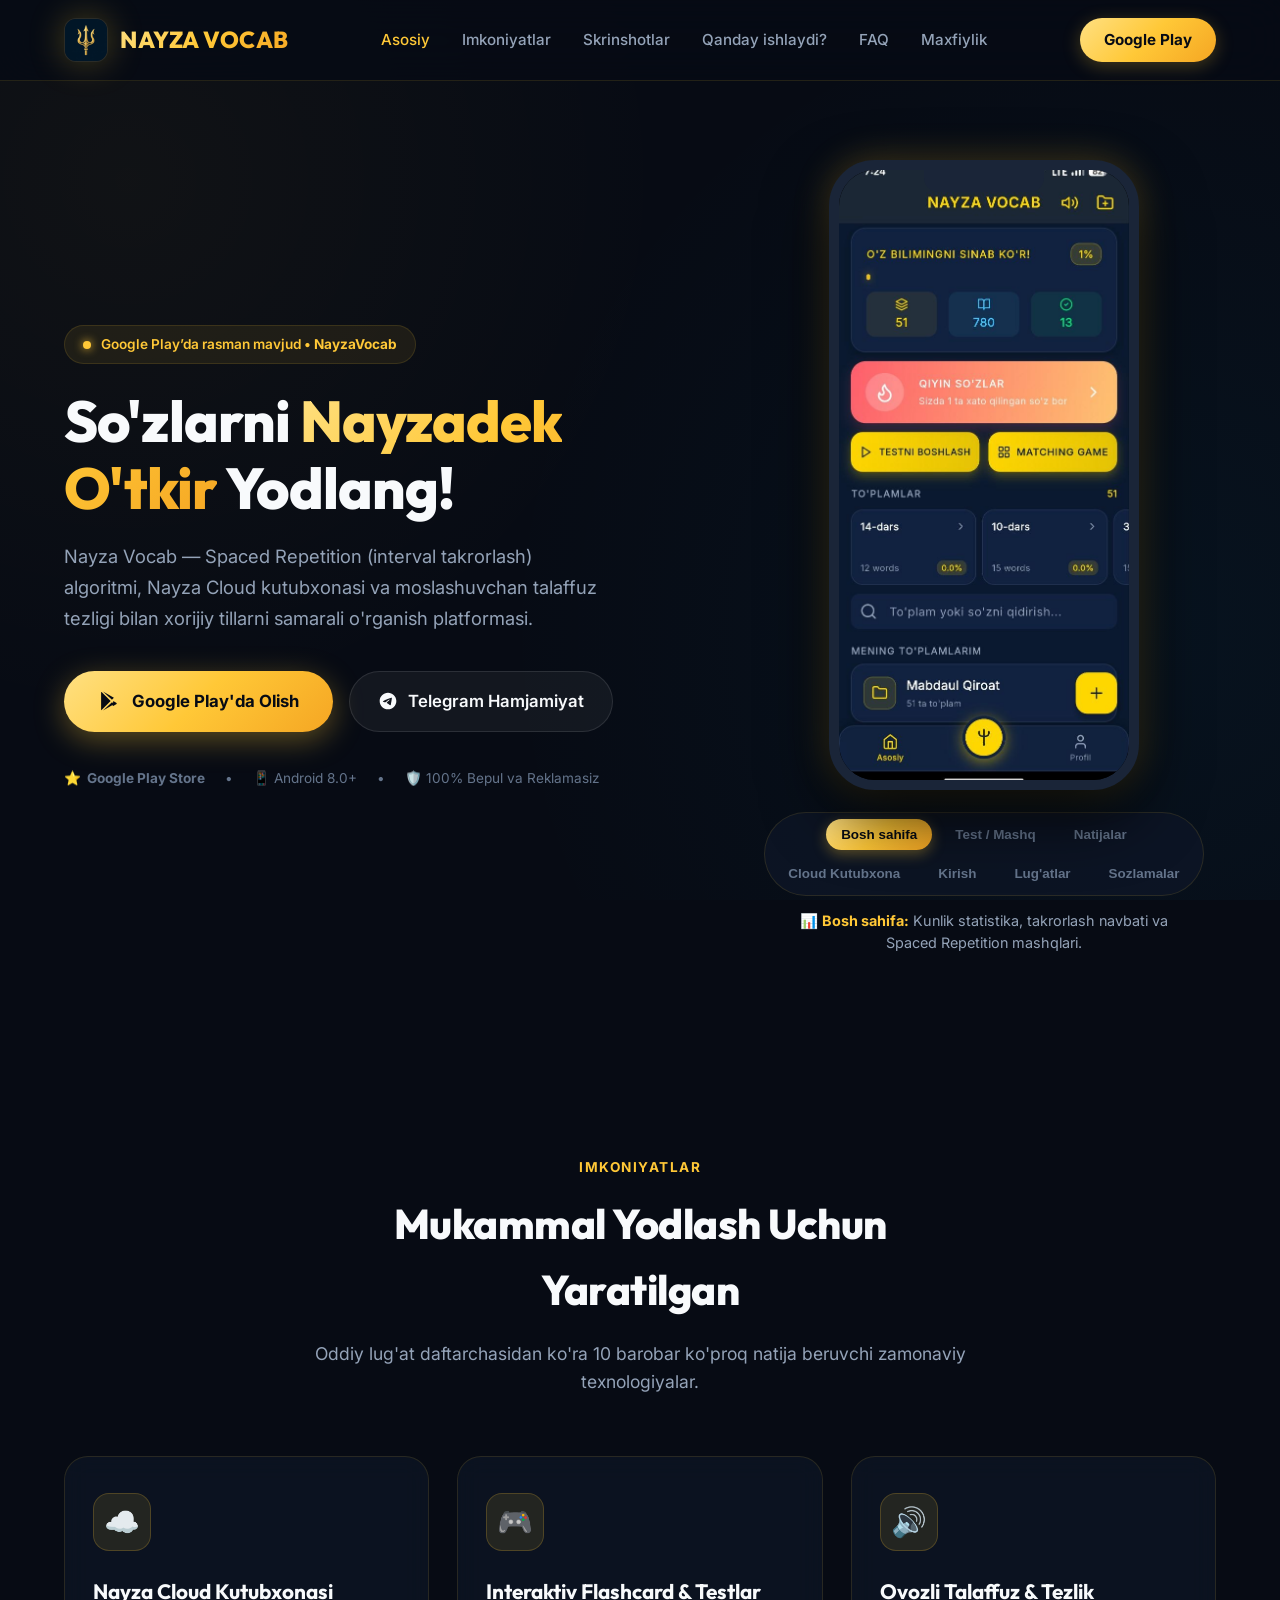
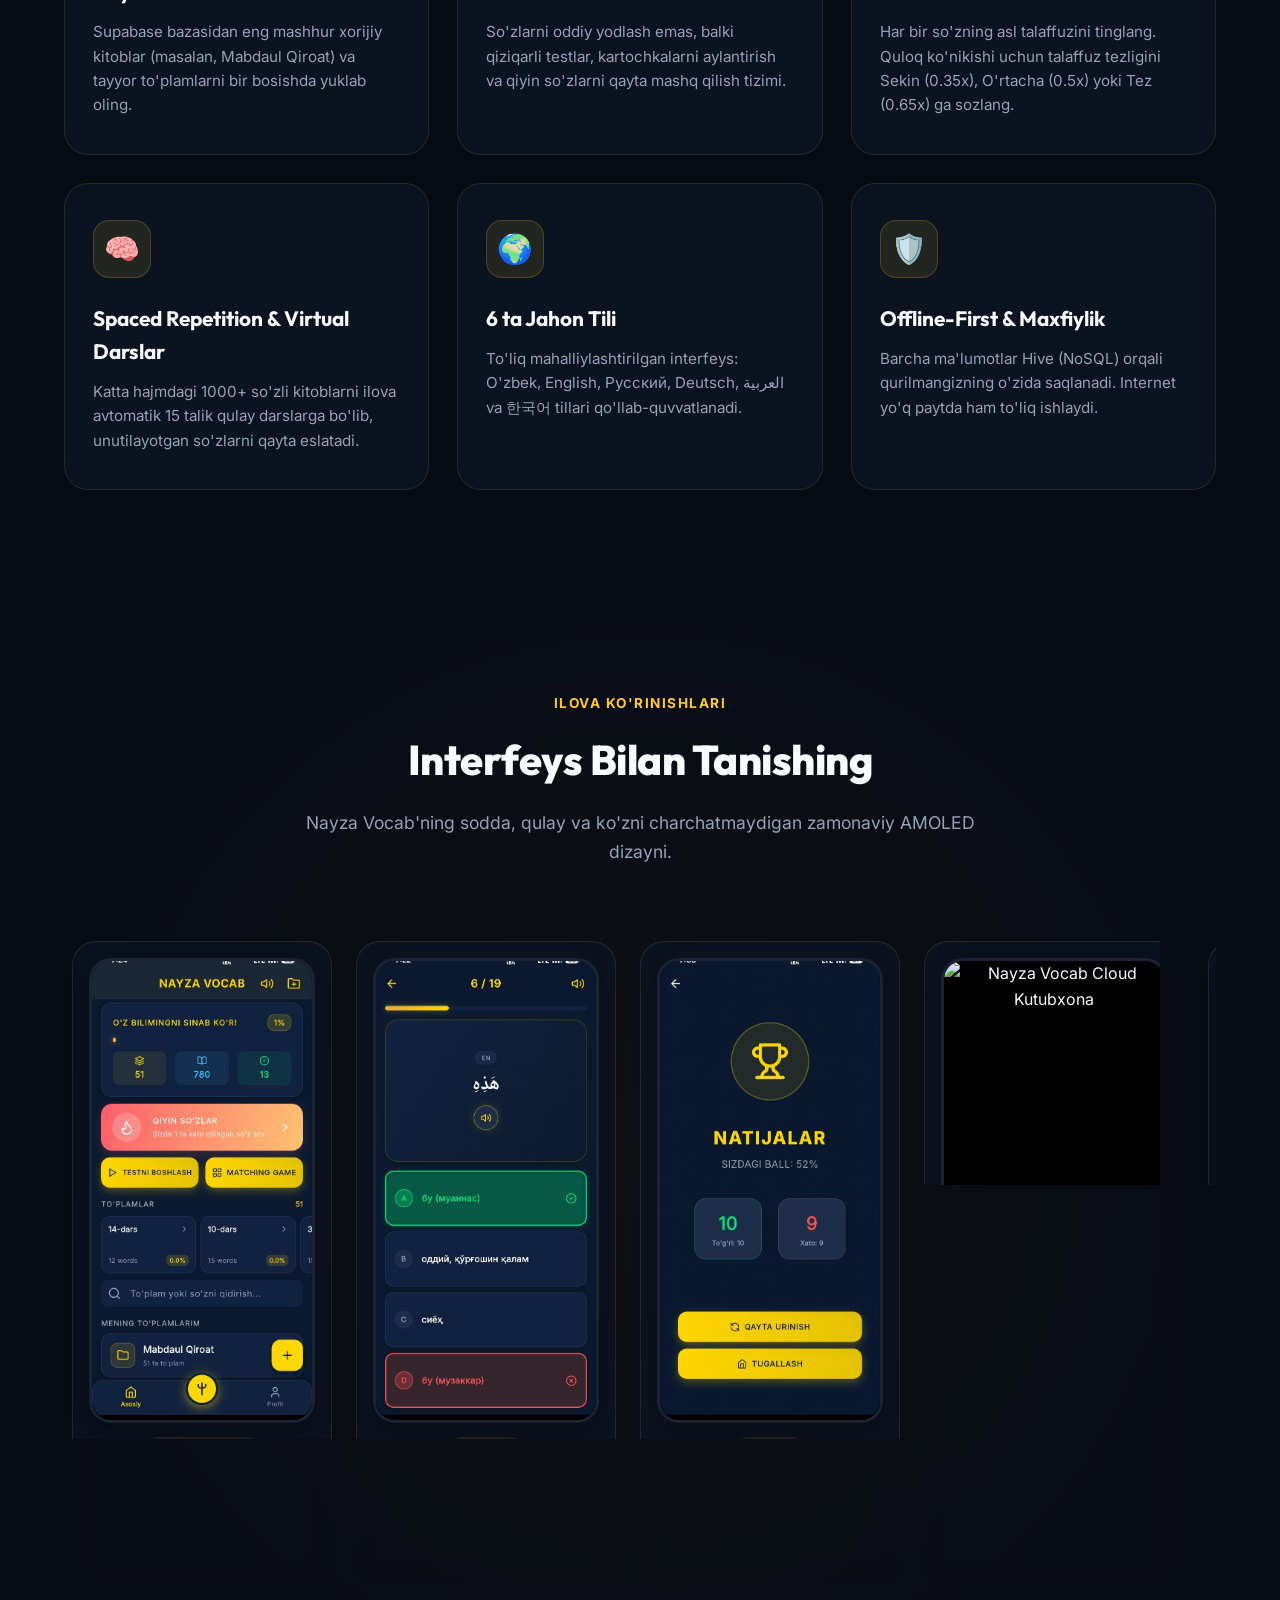
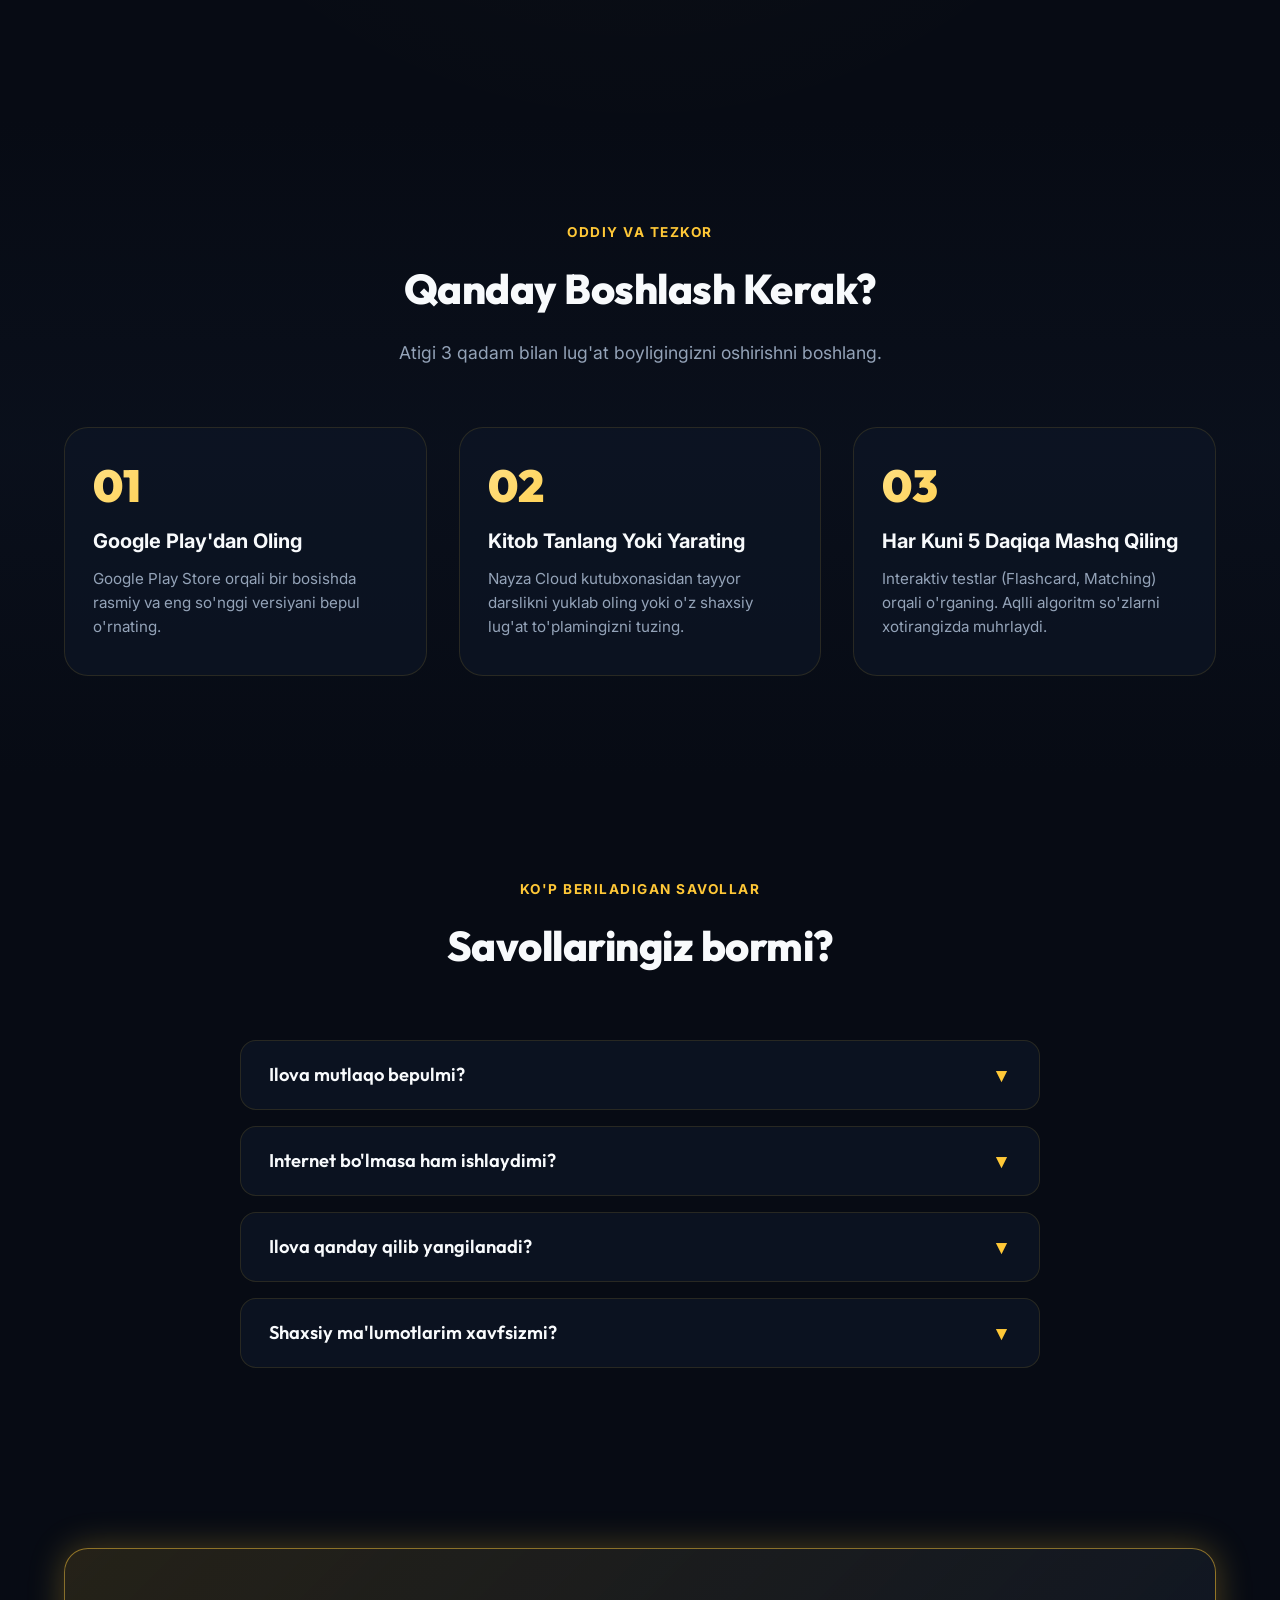
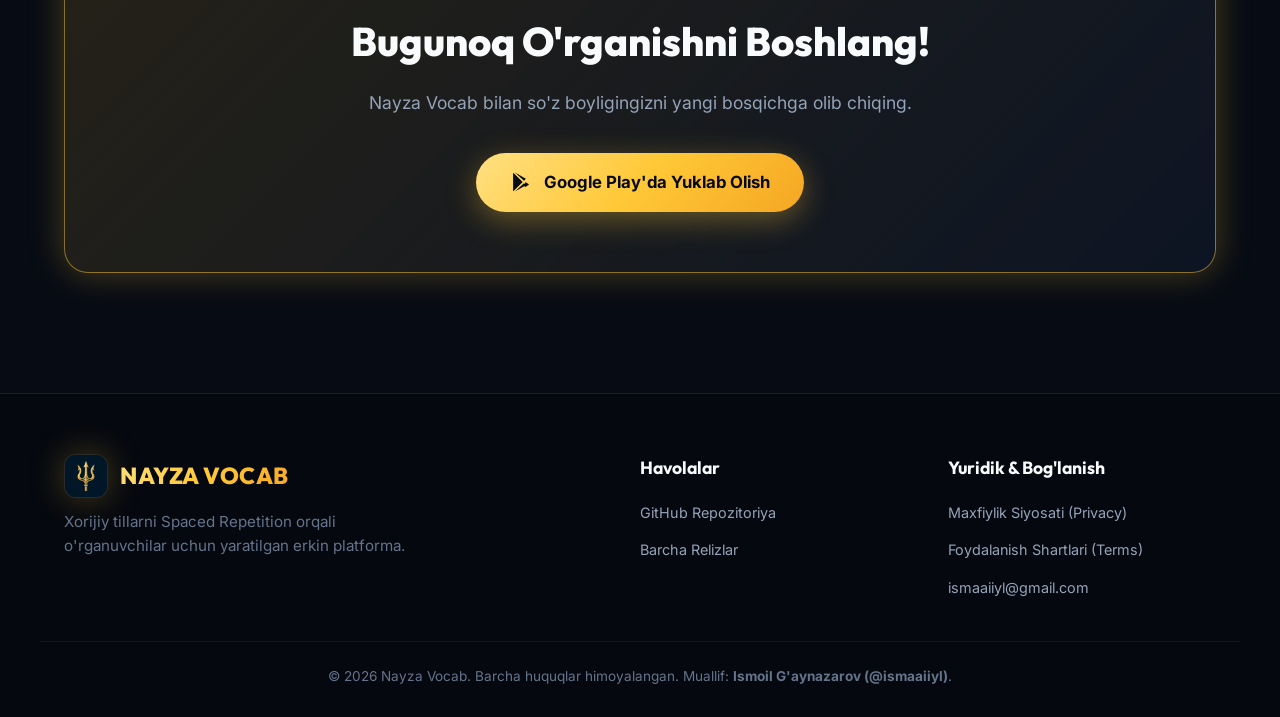
==== commit 6ad4745a: "provacy and terms changed" ====
--- a/index.html
+++ b/index.html
@@ -399,9 +399,8 @@
       <div class="footer-col">
         <h4 class="footer-col-title">Havolalar</h4>
         <ul class="footer-links">
-          <li><a href="https://github.com/NayzaVocab/android" target="_blank" rel="noopener">GitHub Repozitoriya</a></li>
-          <li><a href="https://github.com/NayzaVocab/android/releases" target="_blank" rel="noopener">Barcha Relizlar</a></li>
-          <li><a href="https://github.com/NayzaVocab" target="_blank" rel="noopener">NayzaVocab Organization</a></li>
+          <li><a href="https://github.com/ismaaiiyl/NayzaVocab" target="_blank" rel="noopener">GitHub Repozitoriya</a></li>
+          <li><a href="https://github.com/ismaaiiyl/NayzaVocab/releases" target="_blank" rel="noopener">Barcha Relizlar</a></li>
         </ul>
       </div>
 
--- a/css/style.css
+++ b/css/style.css
@@ -823,41 +823,105 @@
   color: var(--text-muted);
 }
 
-/* Formal Legal Summary Table */
-.legal-summary-box {
+/* ---- Summary Cards (replaces summary table) ---- */
+.legal-summary-cards {
+  display: grid;
+  grid-template-columns: repeat(2, 1fr);
+  gap: 12px;
+  margin: 28px 0 36px;
+}
+
+.legal-summary-card {
   background: rgba(14, 22, 38, 0.5);
   border: 1px solid var(--border-subtle);
   border-radius: var(--radius-md);
-  overflow-x: auto;
-  margin: 28px 0 36px;
-}
-
-.legal-summary-table {
-  width: 100%;
-  border-collapse: collapse;
-  font-size: 0.9rem;
-  text-align: left;
-}
-
-.legal-summary-table th {
-  background: rgba(255, 200, 55, 0.05);
+  padding: 16px 18px;
+  display: flex;
+  flex-direction: column;
+  gap: 8px;
+}
+
+.lsc-top {
+  display: flex;
+  flex-wrap: wrap;
+  align-items: center;
+  justify-content: space-between;
+  gap: 8px;
+}
+
+.lsc-label {
+  font-family: var(--font-heading);
+  font-size: 0.88rem;
+  font-weight: 700;
+  color: var(--text-main);
+}
+
+.lsc-desc {
+  font-size: 0.85rem;
+  color: var(--text-muted);
+  line-height: 1.6;
+  margin: 0;
+}
+
+/* ---- Permission Cards (replaces data table) ---- */
+.legal-perm-cards {
+  display: grid;
+  grid-template-columns: repeat(2, 1fr);
+  gap: 12px;
+  margin: 20px 0 24px;
+}
+
+.legal-perm-card {
+  background: rgba(14, 22, 38, 0.4);
+  border: 1px solid var(--border-subtle);
+  border-radius: var(--radius-sm);
+  padding: 14px 16px;
+  display: flex;
+  flex-direction: column;
+  gap: 6px;
+}
+
+.lpc-name {
+  font-size: 0.82rem;
+}
+
+.lpc-name code {
+  background: rgba(255, 200, 55, 0.08);
   color: var(--gold-primary);
-  font-weight: 700;
-  padding: 12px 18px;
-  border-bottom: 1px solid var(--border-subtle);
-  font-size: 0.8rem;
-  text-transform: uppercase;
-  letter-spacing: 0.5px;
-}
-
-.legal-summary-table td {
-  padding: 12px 18px;
-  border-bottom: 1px solid rgba(255, 255, 255, 0.04);
-  color: var(--text-muted);
-}
-
-.legal-summary-table tr:last-child td {
-  border-bottom: none;
+  padding: 2px 7px;
+  border-radius: 4px;
+  font-family: monospace;
+  font-size: 0.82rem;
+  word-break: break-all;
+}
+
+.lpc-desc {
+  font-size: 0.85rem;
+  color: var(--text-muted);
+  line-height: 1.55;
+  margin: 0;
+  flex: 1;
+}
+
+.lpc-badge {
+  display: inline-block;
+  font-size: 0.74rem;
+  font-weight: 600;
+  padding: 2px 8px;
+  border-radius: 4px;
+  align-self: flex-start;
+}
+
+.lpc-badge.mandatory {
+  background: rgba(99, 102, 241, 0.15);
+  color: #a5b4fc;
+  border: 1px solid rgba(99, 102, 241, 0.3);
+}
+
+.lpc-badge.optional {
+  background: rgba(148, 163, 184, 0.1);
+  color: var(--text-muted);
+  border: 1px solid var(--border-subtle);
 }
 
 .legal-status-tag {
@@ -866,6 +930,7 @@
   font-weight: 700;
   padding: 2px 8px;
   border-radius: 4px;
+  white-space: nowrap;
 }
 
 .legal-status-tag.yes {
@@ -900,7 +965,8 @@
 }
 
 .legal-toc-list {
-  padding-left: 20px;
+  list-style: none;
+  padding-left: 0;
   color: var(--text-muted);
   font-size: 0.92rem;
   line-height: 2;
@@ -963,37 +1029,13 @@
   padding: 16px 20px;
   border-radius: 0 var(--radius-sm) var(--radius-sm) 0;
   margin: 20px 0;
-  font-size: 0.92rem;
+  font-size: clamp(0.78rem, 2.5vw, 0.92rem);
   line-height: 1.7;
   color: var(--text-main);
-}
-
-.legal-table-wrap {
   overflow-x: auto;
-  margin: 20px 0 24px;
-  border: 1px solid var(--border-subtle);
-  border-radius: var(--radius-sm);
-}
-
-.legal-data-table {
-  width: 100%;
-  border-collapse: collapse;
-  font-size: 0.88rem;
-  text-align: left;
-}
-
-.legal-data-table th {
-  background: rgba(255, 255, 255, 0.03);
-  color: var(--text-main);
-  padding: 10px 14px;
-  border-bottom: 1px solid var(--border-subtle);
-  font-weight: 600;
-}
-
-.legal-data-table td {
-  padding: 10px 14px;
-  border-bottom: 1px solid rgba(255, 255, 255, 0.04);
-  color: var(--text-muted);
+  -webkit-overflow-scrolling: touch;
+  word-break: break-word;
+  white-space: pre-wrap;
 }
 
 .legal-footer-switch {
@@ -1048,22 +1090,26 @@
     color: #374151 !important;
   }
 
-  .legal-summary-box, .legal-toc, .legal-quote, .legal-table-wrap {
+  .legal-summary-cards, .legal-perm-cards {
+    background: #f9fafb !important;
+    page-break-inside: avoid;
+  }
+
+  .legal-summary-card, .legal-perm-card {
+    background: #f9fafb !important;
+    border: 1px solid #e5e7eb !important;
+    color: #111827 !important;
+  }
+
+  .lsc-desc, .lpc-desc {
+    color: #374151 !important;
+  }
+
+  .legal-toc, .legal-quote {
     background: #f9fafb !important;
     border: 1px solid #e5e7eb !important;
     color: #111827 !important;
     page-break-inside: avoid;
-  }
-
-  .legal-summary-table th, .legal-data-table th {
-    background: #f3f4f6 !important;
-    color: #111827 !important;
-    border-bottom: 1px solid #e5e7eb !important;
-  }
-
-  .legal-summary-table td, .legal-data-table td {
-    color: #374151 !important;
-    border-bottom: 1px solid #e5e7eb !important;
   }
 }
 
@@ -1478,7 +1524,7 @@
   }
 
   .legal-title {
-    font-size: 1.85rem;
+    font-size: clamp(1.55rem, 6vw, 1.85rem);
   }
 
   .legal-header-meta {
@@ -1506,6 +1552,31 @@
     padding: 18px 20px;
   }
 
+  /* Cards → 1 ustun mobileda */
+  .legal-summary-cards,
+  .legal-perm-cards {
+    grid-template-columns: 1fr;
+  }
+
+  .legal-body h2 {
+    font-size: 1.2rem;
+    margin: 28px 0 12px;
+  }
+
+  .legal-body h3 {
+    font-size: 1rem;
+  }
+
+  .legal-body p,
+  .legal-body li {
+    font-size: 0.93rem;
+  }
+
+  .legal-quote {
+    font-size: 0.8rem;
+    padding: 14px;
+  }
+
   .legal-footer-switch {
     flex-direction: column;
     align-items: stretch;
